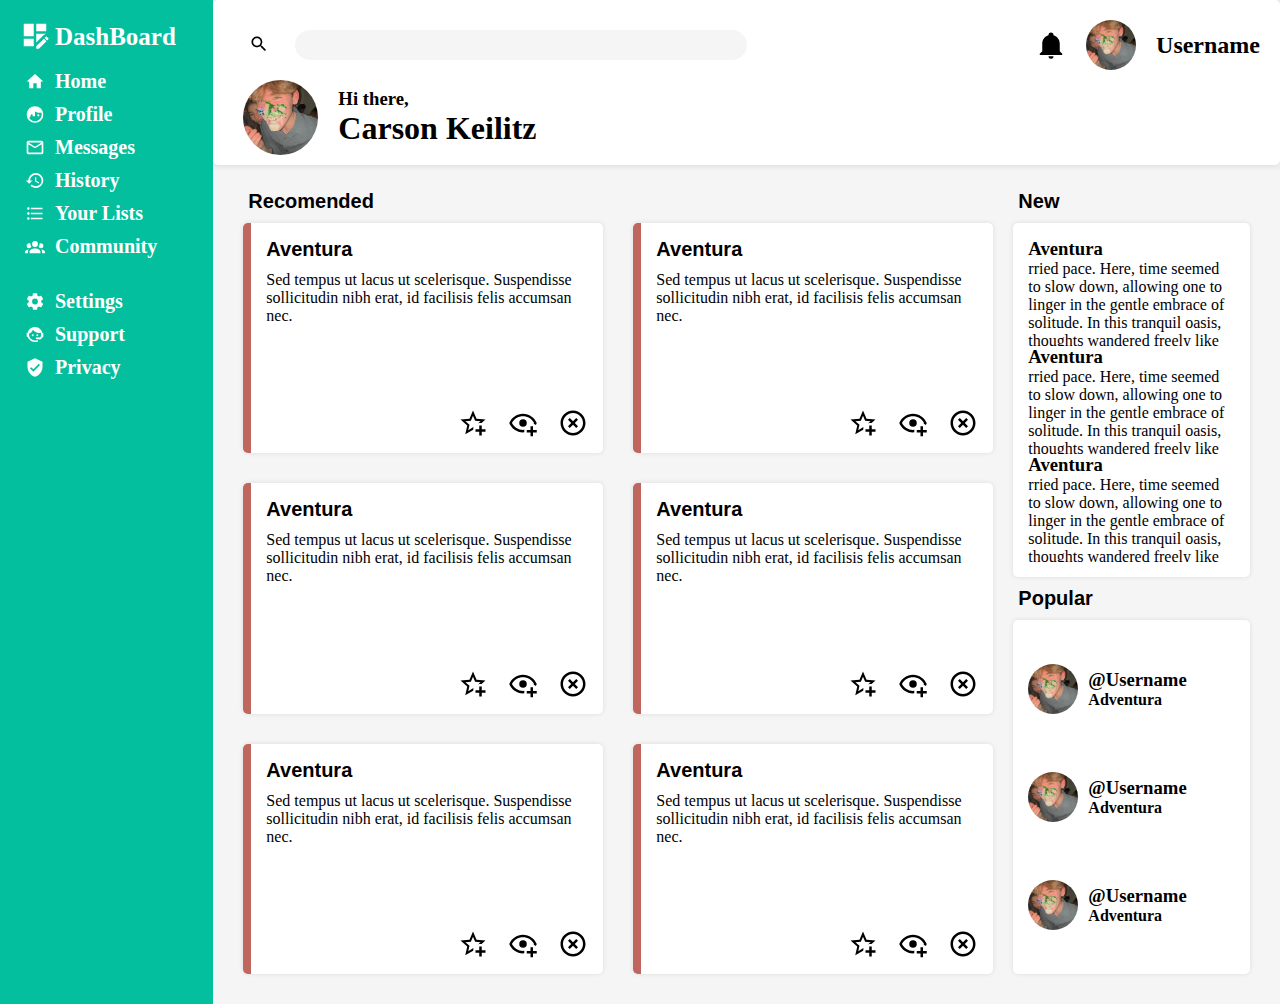
==== index.html @ 3e7d3496 "switching" ====
<!DOCTYPE html>
<html lang="en">
<head>
    <meta charset="UTF-8">
    <meta name="viewport" content="width=device-width, initial-scale=1.0">
    <link rel="stylesheet" href="style.css">
    <title>Admin Site</title>
</head>
<body>
    <div class="container">
        <div class="header">
            <div class="upperheader">
                <form class="search" action="search.php" method="post">
                    <button class="submit" type="submit" name="submit-search">
                        <img class="search-icon" src="/pictures/magnify.png" alt="search">
                    </button>
                    <input class="search-bar" type="text" name="search" placeholder="">
                </form>
                <div class="header-upper-info">
                    <svg class="search-icon-info" xmlns="http://www.w3.org/2000/svg" viewBox="0 0 24 24"><title>bell</title><path d="M21,19V20H3V19L5,17V11C5,7.9 7.03,5.17 10,4.29C10,4.19 10,4.1 10,4A2,2 0 0,1 12,2A2,2 0 0,1 14,4C14,4.1 14,4.19 14,4.29C16.97,5.17 19,7.9 19,11V17L21,19M14,21A2,2 0 0,1 12,23A2,2 0 0,1 10,21" /></svg>
                    <img class="profile-picture logo small-logo" src="/pictures/logo.JPEG" alt="profile">
                    <h2 class="username no-padding">Username</h2>
                </div>
            </div>
            <div class="lowerheader">
                <img  class="logo" src="/pictures/logo.JPEG" alt="text">
                <div class="lowerheader-text">
                    <h3 class="no-padding">Hi there,</h3>
                    <h1 class="no-padding">Carson Keilitz</h1>
                </div>
            </div>
        </div>
        <div class="sidebar">
            <div class="sidebar-title">
                <div class="dashbar-logo">
                    <svg class="change-color" xmlns="http://www.w3.org/2000/svg" viewBox="0 0 24 24"><title>view-dashboard-edit</title><path d="M21 13.1C20.9 13.1 20.7 13.2 20.6 13.3L19.6 14.3L21.7 16.4L22.7 15.4C22.9 15.2 22.9 14.8 22.7 14.6L21.4 13.3C21.3 13.2 21.2 13.1 21 13.1M19.1 14.9L13 20.9V23H15.1L21.2 16.9L19.1 14.9M21 9H13V3H21V9M13 18.06V11H21V11.1C20.24 11.1 19.57 11.5 19.19 11.89L13 18.06M11 13H3V3H11V13M11 21H3V15H11V21Z" /></svg>
                </div>
                <h1 class="Dashboard">DashBoard</h1>
            </div>
            <ul class="sidebar-fonts side-bar-options">
                <div class="sidebar-logos">
                    <svg xmlns="http://www.w3.org/2000/svg" viewBox="0 0 24 24"><title>home</title><path d="M10,20V14H14V20H19V12H22L12,3L2,12H5V20H10Z" /></svg>
                    <li><a classhref="index.html">Home</a></li>
                </div>
                <div class="sidebar-logos">
                    <svg xmlns="http://www.w3.org/2000/svg" viewBox="0 0 24 24"><title>face-man-profile</title><path d="M12,2A10,10 0 0,0 2,12A10,10 0 0,0 12,22A10,10 0 0,0 22,12A10,10 0 0,0 12,2M12,8.39C13.57,9.4 15.42,10 17.42,10C18.2,10 18.95,9.91 19.67,9.74C19.88,10.45 20,11.21 20,12C20,16.41 16.41,20 12,20C9,20 6.39,18.34 5,15.89L6.75,14V13A1.25,1.25 0 0,1 8,11.75A1.25,1.25 0 0,1 9.25,13V14H12M16,11.75A1.25,1.25 0 0,0 14.75,13A1.25,1.25 0 0,0 16,14.25A1.25,1.25 0 0,0 17.25,13A1.25,1.25 0 0,0 16,11.75Z" /></svg>                    <li><a href="about.html">Profile</a></li>
                </div>
                <div class="sidebar-logos">
                    <svg xmlns="http://www.w3.org/2000/svg" viewBox="0 0 24 24"><title>email-outline</title><path d="M22 6C22 4.9 21.1 4 20 4H4C2.9 4 2 4.9 2 6V18C2 19.1 2.9 20 4 20H20C21.1 20 22 19.1 22 18V6M20 6L12 11L4 6H20M20 18H4V8L12 13L20 8V18Z" /></svg>                    <li><a href="contact.html">Messages</a></li>
                </div>
                <div class="sidebar-logos">
                    <svg xmlns="http://www.w3.org/2000/svg" viewBox="0 0 24 24"><title>history</title><path d="M13.5,8H12V13L16.28,15.54L17,14.33L13.5,12.25V8M13,3A9,9 0 0,0 4,12H1L4.96,16.03L9,12H6A7,7 0 0,1 13,5A7,7 0 0,1 20,12A7,7 0 0,1 13,19C11.07,19 9.32,18.21 8.06,16.94L6.64,18.36C8.27,20 10.5,21 13,21A9,9 0 0,0 22,12A9,9 0 0,0 13,3" /></svg>                    <li><a href="contact.html">History</a></li>
                </div>
                <div class="sidebar-logos">
                    <svg xmlns="http://www.w3.org/2000/svg" viewBox="0 0 24 24"><title>format-list-bulleted</title><path d="M7,5H21V7H7V5M7,13V11H21V13H7M4,4.5A1.5,1.5 0 0,1 5.5,6A1.5,1.5 0 0,1 4,7.5A1.5,1.5 0 0,1 2.5,6A1.5,1.5 0 0,1 4,4.5M4,10.5A1.5,1.5 0 0,1 5.5,12A1.5,1.5 0 0,1 4,13.5A1.5,1.5 0 0,1 2.5,12A1.5,1.5 0 0,1 4,10.5M7,19V17H21V19H7M4,16.5A1.5,1.5 0 0,1 5.5,18A1.5,1.5 0 0,1 4,19.5A1.5,1.5 0 0,1 2.5,18A1.5,1.5 0 0,1 4,16.5Z" /></svg>                    <li><a href="contact.html">Your Lists</a></li>
                </div>
                <div class="sidebar-logos">
                    <svg xmlns="http://www.w3.org/2000/svg" viewBox="0 0 24 24"><title>account-group</title><path d="M12,5.5A3.5,3.5 0 0,1 15.5,9A3.5,3.5 0 0,1 12,12.5A3.5,3.5 0 0,1 8.5,9A3.5,3.5 0 0,1 12,5.5M5,8C5.56,8 6.08,8.15 6.53,8.42C6.38,9.85 6.8,11.27 7.66,12.38C7.16,13.34 6.16,14 5,14A3,3 0 0,1 2,11A3,3 0 0,1 5,8M19,8A3,3 0 0,1 22,11A3,3 0 0,1 19,14C17.84,14 16.84,13.34 16.34,12.38C17.2,11.27 17.62,9.85 17.47,8.42C17.92,8.15 18.44,8 19,8M5.5,18.25C5.5,16.18 8.41,14.5 12,14.5C15.59,14.5 18.5,16.18 18.5,18.25V20H5.5V18.25M0,20V18.5C0,17.11 1.89,15.94 4.45,15.6C3.86,16.28 3.5,17.22 3.5,18.25V20H0M24,20H20.5V18.25C20.5,17.22 20.14,16.28 19.55,15.6C22.11,15.94 24,17.11 24,18.5V20Z" /></svg>                    <li><a href="contact.html">Community</a></li>
                </div>
            </ul>
            <ul class="sidebar-fonts side-bar-options settings">
                <div class="sidebar-logos">
                    <svg xmlns="http://www.w3.org/2000/svg" viewBox="0 0 24 24"><title>cog</title><path d="M12,15.5A3.5,3.5 0 0,1 8.5,12A3.5,3.5 0 0,1 12,8.5A3.5,3.5 0 0,1 15.5,12A3.5,3.5 0 0,1 12,15.5M19.43,12.97C19.47,12.65 19.5,12.33 19.5,12C19.5,11.67 19.47,11.34 19.43,11L21.54,9.37C21.73,9.22 21.78,8.95 21.66,8.73L19.66,5.27C19.54,5.05 19.27,4.96 19.05,5.05L16.56,6.05C16.04,5.66 15.5,5.32 14.87,5.07L14.5,2.42C14.46,2.18 14.25,2 14,2H10C9.75,2 9.54,2.18 9.5,2.42L9.13,5.07C8.5,5.32 7.96,5.66 7.44,6.05L4.95,5.05C4.73,4.96 4.46,5.05 4.34,5.27L2.34,8.73C2.21,8.95 2.27,9.22 2.46,9.37L4.57,11C4.53,11.34 4.5,11.67 4.5,12C4.5,12.33 4.53,12.65 4.57,12.97L2.46,14.63C2.27,14.78 2.21,15.05 2.34,15.27L4.34,18.73C4.46,18.95 4.73,19.03 4.95,18.95L7.44,17.94C7.96,18.34 8.5,18.68 9.13,18.93L9.5,21.58C9.54,21.82 9.75,22 10,22H14C14.25,22 14.46,21.82 14.5,21.58L14.87,18.93C15.5,18.67 16.04,18.34 16.56,17.94L19.05,18.95C19.27,19.03 19.54,18.95 19.66,18.73L21.66,15.27C21.78,15.05 21.73,14.78 21.54,14.63L19.43,12.97Z" /></svg>
                    <li><a classhref="index.html">Settings</a></li>
                </div>
                <div class="sidebar-logos">
                    <svg xmlns="http://www.w3.org/2000/svg" viewBox="0 0 24 24"><title>face-agent</title><path d="M18.72,14.76C19.07,13.91 19.26,13 19.26,12C19.26,11.28 19.15,10.59 18.96,9.95C18.31,10.1 17.63,10.18 16.92,10.18C13.86,10.18 11.15,8.67 9.5,6.34C8.61,8.5 6.91,10.26 4.77,11.22C4.73,11.47 4.73,11.74 4.73,12A7.27,7.27 0 0,0 12,19.27C13.05,19.27 14.06,19.04 14.97,18.63C15.54,19.72 15.8,20.26 15.78,20.26C14.14,20.81 12.87,21.08 12,21.08C9.58,21.08 7.27,20.13 5.57,18.42C4.53,17.38 3.76,16.11 3.33,14.73H2V10.18H3.09C3.93,6.04 7.6,2.92 12,2.92C14.4,2.92 16.71,3.87 18.42,5.58C19.69,6.84 20.54,8.45 20.89,10.18H22V14.67H22V14.69L22,14.73H21.94L18.38,18L13.08,17.4V15.73H17.91L18.72,14.76M9.27,11.77C9.57,11.77 9.86,11.89 10.07,12.11C10.28,12.32 10.4,12.61 10.4,12.91C10.4,13.21 10.28,13.5 10.07,13.71C9.86,13.92 9.57,14.04 9.27,14.04C8.64,14.04 8.13,13.54 8.13,12.91C8.13,12.28 8.64,11.77 9.27,11.77M14.72,11.77C15.35,11.77 15.85,12.28 15.85,12.91C15.85,13.54 15.35,14.04 14.72,14.04C14.09,14.04 13.58,13.54 13.58,12.91A1.14,1.14 0 0,1 14.72,11.77Z" /></svg>                    <li><a href="about.html">Support</a></li>
                </div>
                <div class="sidebar-logos">
                    <svg xmlns="http://www.w3.org/2000/svg" viewBox="0 0 24 24"><title>shield-check</title><path d="M10,17L6,13L7.41,11.59L10,14.17L16.59,7.58L18,9M12,1L3,5V11C3,16.55 6.84,21.74 12,23C17.16,21.74 21,16.55 21,11V5L12,1Z" /></svg>                    <li><a href="contact.html">Privacy</a></li>
                </div>
            </ul>
        </div>
        <div class="main-content">
            <div class="resturants">
                <h2 class="main-content-title project-font extra">Recomended</h2>
                <div class="cards">
                    <div class="card">
                        <div class="card-title project-font">Aventura</div>
                        <div class="card-text">
                            Sed tempus ut lacus ut scelerisque. Suspendisse sollicitudin nibh erat, id facilisis felis accumsan nec.
                        </div>
                        <div class="card-footer">
                            <svg class="card-image" xmlns="http://www.w3.org/2000/svg" viewBox="0 0 24 24"><title>star-plus-outline</title><path d="M5.8 21L7.4 14L2 9.2L9.2 8.6L12 2L14.8 8.6L22 9.2L18.8 12H18C17.3 12 16.6 12.1 15.9 12.4L18.1 10.5L13.7 10.1L12 6.1L10.3 10.1L5.9 10.5L9.2 13.4L8.2 17.7L12 15.4L12.5 15.7C12.3 16.2 12.1 16.8 12.1 17.3L5.8 21M17 14V17H14V19H17V22H19V19H22V17H19V14H17Z" /></svg>
                            <svg class="card-image" xmlns="http://www.w3.org/2000/svg" viewBox="0 0 24 24"><title>eye-plus-outline</title><path d="M12,4.5C7,4.5 2.73,7.61 1,12C2.73,16.39 7,19.5 12,19.5C12.36,19.5 12.72,19.5 13.08,19.45C13.03,19.13 13,18.82 13,18.5C13,18.14 13.04,17.78 13.1,17.42C12.74,17.46 12.37,17.5 12,17.5C8.24,17.5 4.83,15.36 3.18,12C4.83,8.64 8.24,6.5 12,6.5C15.76,6.5 19.17,8.64 20.82,12C20.7,12.24 20.56,12.45 20.43,12.68C21.09,12.84 21.72,13.11 22.29,13.5C22.56,13 22.8,12.5 23,12C21.27,7.61 17,4.5 12,4.5M12,9A3,3 0 0,0 9,12A3,3 0 0,0 12,15A3,3 0 0,0 15,12A3,3 0 0,0 12,9M18,14.5V17.5H15V19.5H18V22.5H20V19.5H23V17.5H20V14.5H18Z" /></svg>
                            <svg class="card-image" xmlns="http://www.w3.org/2000/svg" viewBox="0 0 24 24"><title>close-circle-outline</title><path d="M12,20C7.59,20 4,16.41 4,12C4,7.59 7.59,4 12,4C16.41,4 20,7.59 20,12C20,16.41 16.41,20 12,20M12,2C6.47,2 2,6.47 2,12C2,17.53 6.47,22 12,22C17.53,22 22,17.53 22,12C22,6.47 17.53,2 12,2M14.59,8L12,10.59L9.41,8L8,9.41L10.59,12L8,14.59L9.41,16L12,13.41L14.59,16L16,14.59L13.41,12L16,9.41L14.59,8Z" /></svg>
                        </div>
                    </div>
                    <div class="card">
                        <div class="card-title project-font">Aventura</div>
                        <div class="card-text">
                            Sed tempus ut lacus ut scelerisque. Suspendisse sollicitudin nibh erat, id facilisis felis accumsan nec.
                        </div>
                        <div class="card-footer">
                            <svg class="card-image" xmlns="http://www.w3.org/2000/svg" viewBox="0 0 24 24"><title>star-plus-outline</title><path d="M5.8 21L7.4 14L2 9.2L9.2 8.6L12 2L14.8 8.6L22 9.2L18.8 12H18C17.3 12 16.6 12.1 15.9 12.4L18.1 10.5L13.7 10.1L12 6.1L10.3 10.1L5.9 10.5L9.2 13.4L8.2 17.7L12 15.4L12.5 15.7C12.3 16.2 12.1 16.8 12.1 17.3L5.8 21M17 14V17H14V19H17V22H19V19H22V17H19V14H17Z" /></svg>
                            <svg class="card-image" xmlns="http://www.w3.org/2000/svg" viewBox="0 0 24 24"><title>eye-plus-outline</title><path d="M12,4.5C7,4.5 2.73,7.61 1,12C2.73,16.39 7,19.5 12,19.5C12.36,19.5 12.72,19.5 13.08,19.45C13.03,19.13 13,18.82 13,18.5C13,18.14 13.04,17.78 13.1,17.42C12.74,17.46 12.37,17.5 12,17.5C8.24,17.5 4.83,15.36 3.18,12C4.83,8.64 8.24,6.5 12,6.5C15.76,6.5 19.17,8.64 20.82,12C20.7,12.24 20.56,12.45 20.43,12.68C21.09,12.84 21.72,13.11 22.29,13.5C22.56,13 22.8,12.5 23,12C21.27,7.61 17,4.5 12,4.5M12,9A3,3 0 0,0 9,12A3,3 0 0,0 12,15A3,3 0 0,0 15,12A3,3 0 0,0 12,9M18,14.5V17.5H15V19.5H18V22.5H20V19.5H23V17.5H20V14.5H18Z" /></svg>
                            <svg class="card-image" xmlns="http://www.w3.org/2000/svg" viewBox="0 0 24 24"><title>close-circle-outline</title><path d="M12,20C7.59,20 4,16.41 4,12C4,7.59 7.59,4 12,4C16.41,4 20,7.59 20,12C20,16.41 16.41,20 12,20M12,2C6.47,2 2,6.47 2,12C2,17.53 6.47,22 12,22C17.53,22 22,17.53 22,12C22,6.47 17.53,2 12,2M14.59,8L12,10.59L9.41,8L8,9.41L10.59,12L8,14.59L9.41,16L12,13.41L14.59,16L16,14.59L13.41,12L16,9.41L14.59,8Z" /></svg>
                        </div>
                    </div>
                    <div class="card">
                        <div class="card-title project-font">Aventura</div>
                        <div class="card-text">
                            Sed tempus ut lacus ut scelerisque. Suspendisse sollicitudin nibh erat, id facilisis felis accumsan nec.
                        </div>
                        <div class="card-footer">
                            <svg class="card-image" xmlns="http://www.w3.org/2000/svg" viewBox="0 0 24 24"><title>star-plus-outline</title><path d="M5.8 21L7.4 14L2 9.2L9.2 8.6L12 2L14.8 8.6L22 9.2L18.8 12H18C17.3 12 16.6 12.1 15.9 12.4L18.1 10.5L13.7 10.1L12 6.1L10.3 10.1L5.9 10.5L9.2 13.4L8.2 17.7L12 15.4L12.5 15.7C12.3 16.2 12.1 16.8 12.1 17.3L5.8 21M17 14V17H14V19H17V22H19V19H22V17H19V14H17Z" /></svg>
                            <svg class="card-image" xmlns="http://www.w3.org/2000/svg" viewBox="0 0 24 24"><title>eye-plus-outline</title><path d="M12,4.5C7,4.5 2.73,7.61 1,12C2.73,16.39 7,19.5 12,19.5C12.36,19.5 12.72,19.5 13.08,19.45C13.03,19.13 13,18.82 13,18.5C13,18.14 13.04,17.78 13.1,17.42C12.74,17.46 12.37,17.5 12,17.5C8.24,17.5 4.83,15.36 3.18,12C4.83,8.64 8.24,6.5 12,6.5C15.76,6.5 19.17,8.64 20.82,12C20.7,12.24 20.56,12.45 20.43,12.68C21.09,12.84 21.72,13.11 22.29,13.5C22.56,13 22.8,12.5 23,12C21.27,7.61 17,4.5 12,4.5M12,9A3,3 0 0,0 9,12A3,3 0 0,0 12,15A3,3 0 0,0 15,12A3,3 0 0,0 12,9M18,14.5V17.5H15V19.5H18V22.5H20V19.5H23V17.5H20V14.5H18Z" /></svg>
                            <svg class="card-image" xmlns="http://www.w3.org/2000/svg" viewBox="0 0 24 24"><title>close-circle-outline</title><path d="M12,20C7.59,20 4,16.41 4,12C4,7.59 7.59,4 12,4C16.41,4 20,7.59 20,12C20,16.41 16.41,20 12,20M12,2C6.47,2 2,6.47 2,12C2,17.53 6.47,22 12,22C17.53,22 22,17.53 22,12C22,6.47 17.53,2 12,2M14.59,8L12,10.59L9.41,8L8,9.41L10.59,12L8,14.59L9.41,16L12,13.41L14.59,16L16,14.59L13.41,12L16,9.41L14.59,8Z" /></svg>
                        </div>
                    </div>
                    <div class="card">
                        <div class="card-title project-font">Aventura</div>
                        <div class="card-text">
                            Sed tempus ut lacus ut scelerisque. Suspendisse sollicitudin nibh erat, id facilisis felis accumsan nec.
                        </div>
                        <div class="card-footer">
                            <svg class="card-image" xmlns="http://www.w3.org/2000/svg" viewBox="0 0 24 24"><title>star-plus-outline</title><path d="M5.8 21L7.4 14L2 9.2L9.2 8.6L12 2L14.8 8.6L22 9.2L18.8 12H18C17.3 12 16.6 12.1 15.9 12.4L18.1 10.5L13.7 10.1L12 6.1L10.3 10.1L5.9 10.5L9.2 13.4L8.2 17.7L12 15.4L12.5 15.7C12.3 16.2 12.1 16.8 12.1 17.3L5.8 21M17 14V17H14V19H17V22H19V19H22V17H19V14H17Z" /></svg>
                            <svg class="card-image" xmlns="http://www.w3.org/2000/svg" viewBox="0 0 24 24"><title>eye-plus-outline</title><path d="M12,4.5C7,4.5 2.73,7.61 1,12C2.73,16.39 7,19.5 12,19.5C12.36,19.5 12.72,19.5 13.08,19.45C13.03,19.13 13,18.82 13,18.5C13,18.14 13.04,17.78 13.1,17.42C12.74,17.46 12.37,17.5 12,17.5C8.24,17.5 4.83,15.36 3.18,12C4.83,8.64 8.24,6.5 12,6.5C15.76,6.5 19.17,8.64 20.82,12C20.7,12.24 20.56,12.45 20.43,12.68C21.09,12.84 21.72,13.11 22.29,13.5C22.56,13 22.8,12.5 23,12C21.27,7.61 17,4.5 12,4.5M12,9A3,3 0 0,0 9,12A3,3 0 0,0 12,15A3,3 0 0,0 15,12A3,3 0 0,0 12,9M18,14.5V17.5H15V19.5H18V22.5H20V19.5H23V17.5H20V14.5H18Z" /></svg>
                            <svg class="card-image" xmlns="http://www.w3.org/2000/svg" viewBox="0 0 24 24"><title>close-circle-outline</title><path d="M12,20C7.59,20 4,16.41 4,12C4,7.59 7.59,4 12,4C16.41,4 20,7.59 20,12C20,16.41 16.41,20 12,20M12,2C6.47,2 2,6.47 2,12C2,17.53 6.47,22 12,22C17.53,22 22,17.53 22,12C22,6.47 17.53,2 12,2M14.59,8L12,10.59L9.41,8L8,9.41L10.59,12L8,14.59L9.41,16L12,13.41L14.59,16L16,14.59L13.41,12L16,9.41L14.59,8Z" /></svg>
                        </div>
                    </div>
                    <div class="card">
                        <div class="card-title project-font">Aventura</div>
                        <div class="card-text">
                            Sed tempus ut lacus ut scelerisque. Suspendisse sollicitudin nibh erat, id facilisis felis accumsan nec.
                        </div>
                        <div class="card-footer">
                            <svg class="card-image" xmlns="http://www.w3.org/2000/svg" viewBox="0 0 24 24"><title>star-plus-outline</title><path d="M5.8 21L7.4 14L2 9.2L9.2 8.6L12 2L14.8 8.6L22 9.2L18.8 12H18C17.3 12 16.6 12.1 15.9 12.4L18.1 10.5L13.7 10.1L12 6.1L10.3 10.1L5.9 10.5L9.2 13.4L8.2 17.7L12 15.4L12.5 15.7C12.3 16.2 12.1 16.8 12.1 17.3L5.8 21M17 14V17H14V19H17V22H19V19H22V17H19V14H17Z" /></svg>
                            <svg class="card-image" xmlns="http://www.w3.org/2000/svg" viewBox="0 0 24 24"><title>eye-plus-outline</title><path d="M12,4.5C7,4.5 2.73,7.61 1,12C2.73,16.39 7,19.5 12,19.5C12.36,19.5 12.72,19.5 13.08,19.45C13.03,19.13 13,18.82 13,18.5C13,18.14 13.04,17.78 13.1,17.42C12.74,17.46 12.37,17.5 12,17.5C8.24,17.5 4.83,15.36 3.18,12C4.83,8.64 8.24,6.5 12,6.5C15.76,6.5 19.17,8.64 20.82,12C20.7,12.24 20.56,12.45 20.43,12.68C21.09,12.84 21.72,13.11 22.29,13.5C22.56,13 22.8,12.5 23,12C21.27,7.61 17,4.5 12,4.5M12,9A3,3 0 0,0 9,12A3,3 0 0,0 12,15A3,3 0 0,0 15,12A3,3 0 0,0 12,9M18,14.5V17.5H15V19.5H18V22.5H20V19.5H23V17.5H20V14.5H18Z" /></svg>
                            <svg class="card-image" xmlns="http://www.w3.org/2000/svg" viewBox="0 0 24 24"><title>close-circle-outline</title><path d="M12,20C7.59,20 4,16.41 4,12C4,7.59 7.59,4 12,4C16.41,4 20,7.59 20,12C20,16.41 16.41,20 12,20M12,2C6.47,2 2,6.47 2,12C2,17.53 6.47,22 12,22C17.53,22 22,17.53 22,12C22,6.47 17.53,2 12,2M14.59,8L12,10.59L9.41,8L8,9.41L10.59,12L8,14.59L9.41,16L12,13.41L14.59,16L16,14.59L13.41,12L16,9.41L14.59,8Z" /></svg>
                        </div>
                    </div>
                    <div class="card">
                        <div class="card-title project-font">Aventura</div>
                        <div class="card-text">
                            Sed tempus ut lacus ut scelerisque. Suspendisse sollicitudin nibh erat, id facilisis felis accumsan nec.
                        </div>
                        <div class="card-footer">
                            <svg class="card-image" xmlns="http://www.w3.org/2000/svg" viewBox="0 0 24 24"><title>star-plus-outline</title><path d="M5.8 21L7.4 14L2 9.2L9.2 8.6L12 2L14.8 8.6L22 9.2L18.8 12H18C17.3 12 16.6 12.1 15.9 12.4L18.1 10.5L13.7 10.1L12 6.1L10.3 10.1L5.9 10.5L9.2 13.4L8.2 17.7L12 15.4L12.5 15.7C12.3 16.2 12.1 16.8 12.1 17.3L5.8 21M17 14V17H14V19H17V22H19V19H22V17H19V14H17Z" /></svg>
                            <svg class="card-image" xmlns="http://www.w3.org/2000/svg" viewBox="0 0 24 24"><title>eye-plus-outline</title><path d="M12,4.5C7,4.5 2.73,7.61 1,12C2.73,16.39 7,19.5 12,19.5C12.36,19.5 12.72,19.5 13.08,19.45C13.03,19.13 13,18.82 13,18.5C13,18.14 13.04,17.78 13.1,17.42C12.74,17.46 12.37,17.5 12,17.5C8.24,17.5 4.83,15.36 3.18,12C4.83,8.64 8.24,6.5 12,6.5C15.76,6.5 19.17,8.64 20.82,12C20.7,12.24 20.56,12.45 20.43,12.68C21.09,12.84 21.72,13.11 22.29,13.5C22.56,13 22.8,12.5 23,12C21.27,7.61 17,4.5 12,4.5M12,9A3,3 0 0,0 9,12A3,3 0 0,0 12,15A3,3 0 0,0 15,12A3,3 0 0,0 12,9M18,14.5V17.5H15V19.5H18V22.5H20V19.5H23V17.5H20V14.5H18Z" /></svg>
                            <svg class="card-image" xmlns="http://www.w3.org/2000/svg" viewBox="0 0 24 24"><title>close-circle-outline</title><path d="M12,20C7.59,20 4,16.41 4,12C4,7.59 7.59,4 12,4C16.41,4 20,7.59 20,12C20,16.41 16.41,20 12,20M12,2C6.47,2 2,6.47 2,12C2,17.53 6.47,22 12,22C17.53,22 22,17.53 22,12C22,6.47 17.53,2 12,2M14.59,8L12,10.59L9.41,8L8,9.41L10.59,12L8,14.59L9.41,16L12,13.41L14.59,16L16,14.59L13.41,12L16,9.41L14.59,8Z" /></svg>
                        </div>
                    </div>
                </div>
            </div>
            <div class="other">
                <h2 class="main-content-title project-font extra">New</h2>
                    <div class="newcards basic-card-template card-padding">
                        <div class="newcard">
                            <h3 class="newcard-title">Aventura</h3>
                            <div class="newcard-text">rried pace. Here, time seemed to slow down, allowing one to linger in the gentle embrace of solitude. In this tranquil oasis, thoughts wandered freely like butterflies in a garden, flitting from one fleeting moment to the next. It was a place where.</div>
                        </div>
                        <div class="newcard">
                            <h3 class="newcard-title">Aventura</h3>
                            <div class="newcard-text">rried pace. Here, time seemed to slow down, allowing one to linger in the gentle embrace of solitude. In this tranquil oasis, thoughts wandered freely like butterflies in a garden, flitting from one fleeting moment to the next. It was a place where.</div>
                        </div>
                        <div class="newcard">
                            <h3 class="newcard-title">Aventura</h3>
                            <div class="newcard-text">rried pace. Here, time seemed to slow down, allowing one to linger in the gentle embrace of solitude. In this tranquil oasis, thoughts wandered freely like butterflies in a garden, flitting from one fleeting moment to the next. It was a place where.</div>
                        </div>
                    </div>
                <h2 class="main-content-title project-font extra">Popular</h2>
                    <div class="trendingcards basic-card-template card-padding">
                        <div class="trendingcard">
                            <img class="profile-picture logo small-logo trending-logo" src="/pictures/logo.JPEG" alt="">
                            <div class="trendingcard-info">
                                <h3 class="username">@Username</h3>
                                <h4 class="resturant-trending">Adventura</h4>
                            </div>
                        </div>
                        <div class="trendingcard">
                            <img class="profile-picture logo small-logo trending-logo" src="/pictures/logo.JPEG" alt="">
                            <div class="trendingcard-info">
                                <h3 class="username">@Username</h3>
                                <h4 class="resturant-trending">Adventura</h4>
                            </div>
                        </div>
                        <div class="trendingcard">
                            <img class="profile-picture logo small-logo trending-logo" src="/pictures/logo.JPEG" alt="">
                            <div class="trendingcard-info">
                                <h3 class="username">@Username</h3>
                                <h4 class="resturant-trending">Adventura</h4>
                            </div>
                        </div>
                    </div>
            </div>
        </div>
    </div>
</body>
</html>
---- style.css ----
body, html {
    margin: 0;
    padding: 0;
    height: 100%;
}

h1, h2, h3, h4 {
    padding: 0;
    margin: 0;
}

.no-padding {
    padding: 0px;
    margin: 0px;
}

.container {
    width: 100%;
    height: 100%;
    background-color: #f0f0f0; /* Set your desired background color */
    display: grid;
    grid-template: 1fr 5fr / 1fr 5fr;
}

.sidebar {
    grid-area: 1 / 1 / 3 / 2;
    background-color: #04BF9D;
}

.header {
    background-color: white;
}

.main-content {
    background-color: whitesmoke; /* Set your desired background color */
}

.other {
    flex: 1;
}

.card-padding {
    padding: 15px;
}

.extra {
    padding-left: 15px;
    display: flex;
    justify-content: start;
    align-content: end;
    padding-bottom: 0px;
    margin-bottom: 0px;
}

.project-font {
    font-family: 'Roboto', sans-serif;
    font-size: 20px;
    font-weight: bold;
}

/* Header */
.header {
    display: flex;
    flex-direction: column;
    padding: 15px;
    box-shadow: 0 0 5px 0 rgba(0, 0, 0, 0.1);
    border-radius: 5px;
    padding: 20px 20px 0px 20px;
    margin-bottom: 5px;
}

.upperheader {
    flex: 1;
    display: flex;
}
.search {
    flex:1;
    display: flex;
    padding: 10px;
    gap: 20px;
}

.search-bar {
    flex:1;
    background-color: whitesmoke;
    border-radius: 20px;
    border: none;
}

.submit {
    background-color: white;
    border: none;
}
.search-icon {
    width: 20px;
    height: 20px;
}

.search-icon-info {
    width: 30px;
    height: 30px;
}

.header-upper-info {
    display: flex;
    flex: 1;
    justify-content: end;
    align-items: center;
    align-content: center;
    gap: 20px;
}

.lowerheader {
    flex: 1;
    display: flex;
    justify-content: start;
    gap: 10px;
    align-items: center;
}

.logo {
    width: 75px; /* Set the width of the image */
    height: 75px; /* Set the height of the image */
    border-radius: 50%; /* Make the border-radius 50% to create a circle */
    object-fit: cover;
    margin: 10px;
}

.small-logo {
    width:50px;
    height: 50px;
    margin: 0;
}

.sidebar-title {
    align-self:start;
    display: flex;
    align-items: center;
    justify-content: start;
    gap: 5px;
}
/* SideBar */
.sidebar {
    display: flex;
    flex-direction: column;
    padding: 20px;
}

.Dashboard {
    font-size: 25px;
    color: white;
}

.dashbar-logo {
    width: 30px;
}

.change-color {
    fill: white;
}

.side-bar-options {
    display: grid;
    grid-template: repeat(6, 1fr) / 1fr;
    gap: 10px;
}

.sidebar-fonts {
    list-style: none;
    padding: 0px;
    margin-left: 5px;
}

.settings {
    grid-template-rows: repeat(3, 1fr);
}

.sidebar-logos {
    display: flex;
    gap: 10px;
}

.sidebar-fonts a {
    color: white;
    font-size: 20px;
    font-weight: bold;
    text-decoration: none;
}

.sidebar-fonts svg {
    fill: white;
    width: 20px;
}

/* Main Content Page */
.basic-card-template {
    background-color: white;
    border-radius: 5px;
    box-shadow: 0 0 5px 0 rgba(0, 0, 0, 0.1);
    overflow: hidden;
    padding: 15px;
    margin: 10px;
}


.main-content {
    display: grid;
    grid-template: 1fr / 3fr 1fr;
    padding: 20px;
}

/* Other main content */
.other {
    display: flex;
    flex-direction: column;
}

.newcards {
    display:flex;
    flex-direction: column;
    flex: 1;
}

.newcard {
    flex: 1;
    overflow: hidden;
}

.newcard-title {
    margin: 0px;
}



.trendingcards{
    flex:1;
    display: grid;
    flex-direction: column;
}

.trendingcard {
    flex: 1;
    display: flex;
    gap: 10px;
}

.trendingcard* {
    padding: 0;
    margin: 0;
}


.trending-logo {
    grid-area: 1 / 1 / 3 / 2;
    align-self: center;
}

.trendingcard-info {
    display: flex;
    flex: 1;
    flex-direction: column;
    justify-content: center;
}
.trendingcard-info > * {
    padding: 0;
    margin: 0;
}



/* Resturant Card Section */
.resturants {
    flex: 3;
    display: flex;
    flex-direction: column;
}

.cards {
    flex: 1;
    display: grid;
    /* grid-template-columns: repeat(auto-fill, minmax(200px, 1fr)); */
    grid-template: repeat(auto-fit, minmax(100px, 1fr)) / repeat(auto-fit, minmax(300px, 1fr));
    gap: 10px;
}

.card {
    background-color: white;
    margin: 10px;
    padding: 10px;
    border-radius: 5px;
    box-shadow: 0 0 5px 0 rgba(0, 0, 0, 0.1);
    overflow: hidden;
    border-left-color: #BF665E;
    border-left-width: 8px;
    border-left-style: solid;
    display: flex;
    flex-direction: column;
    justify-content: space-between;
    padding: 15px;
}

.card-footer {
    display: flex;
    justify-content: flex-end;
    gap: 20px;
}

.card-text {
    flex: 1;
    margin-top: 10px;
}

.card-image {
    height: 30px;
}
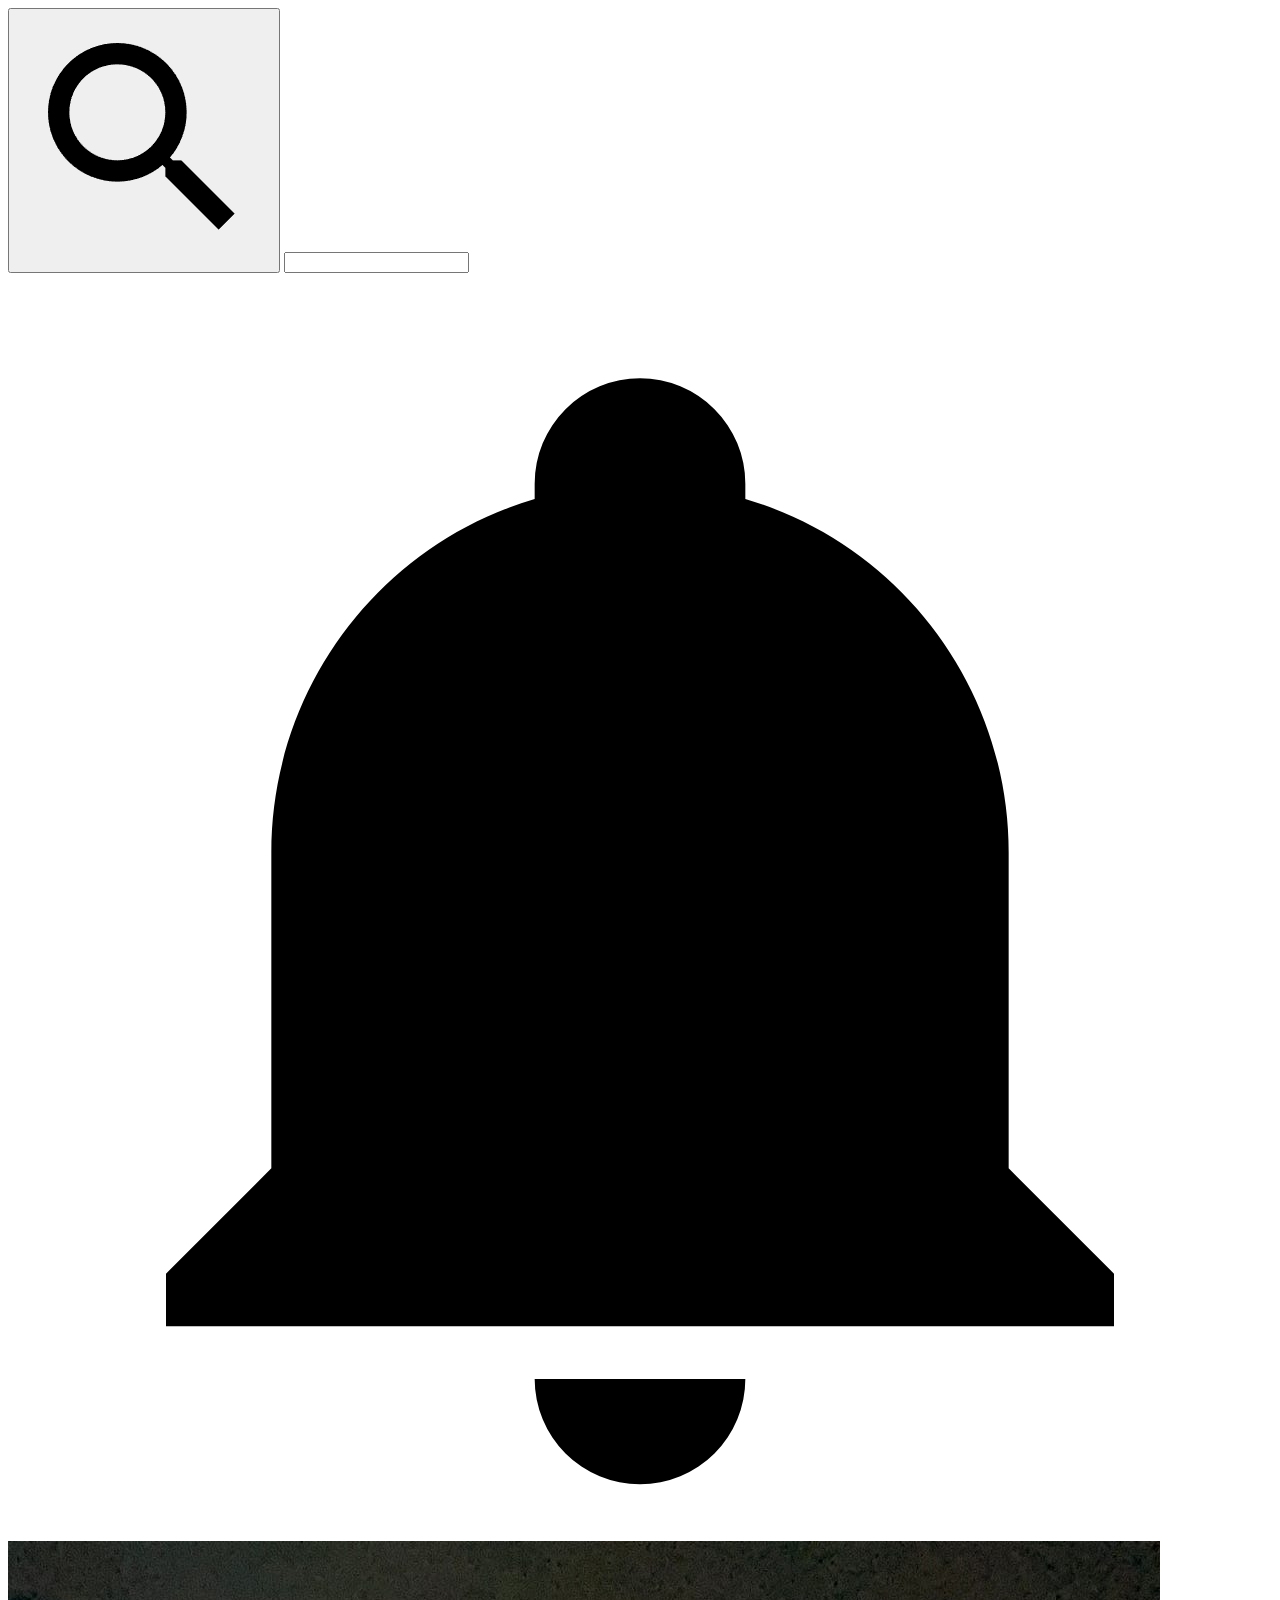
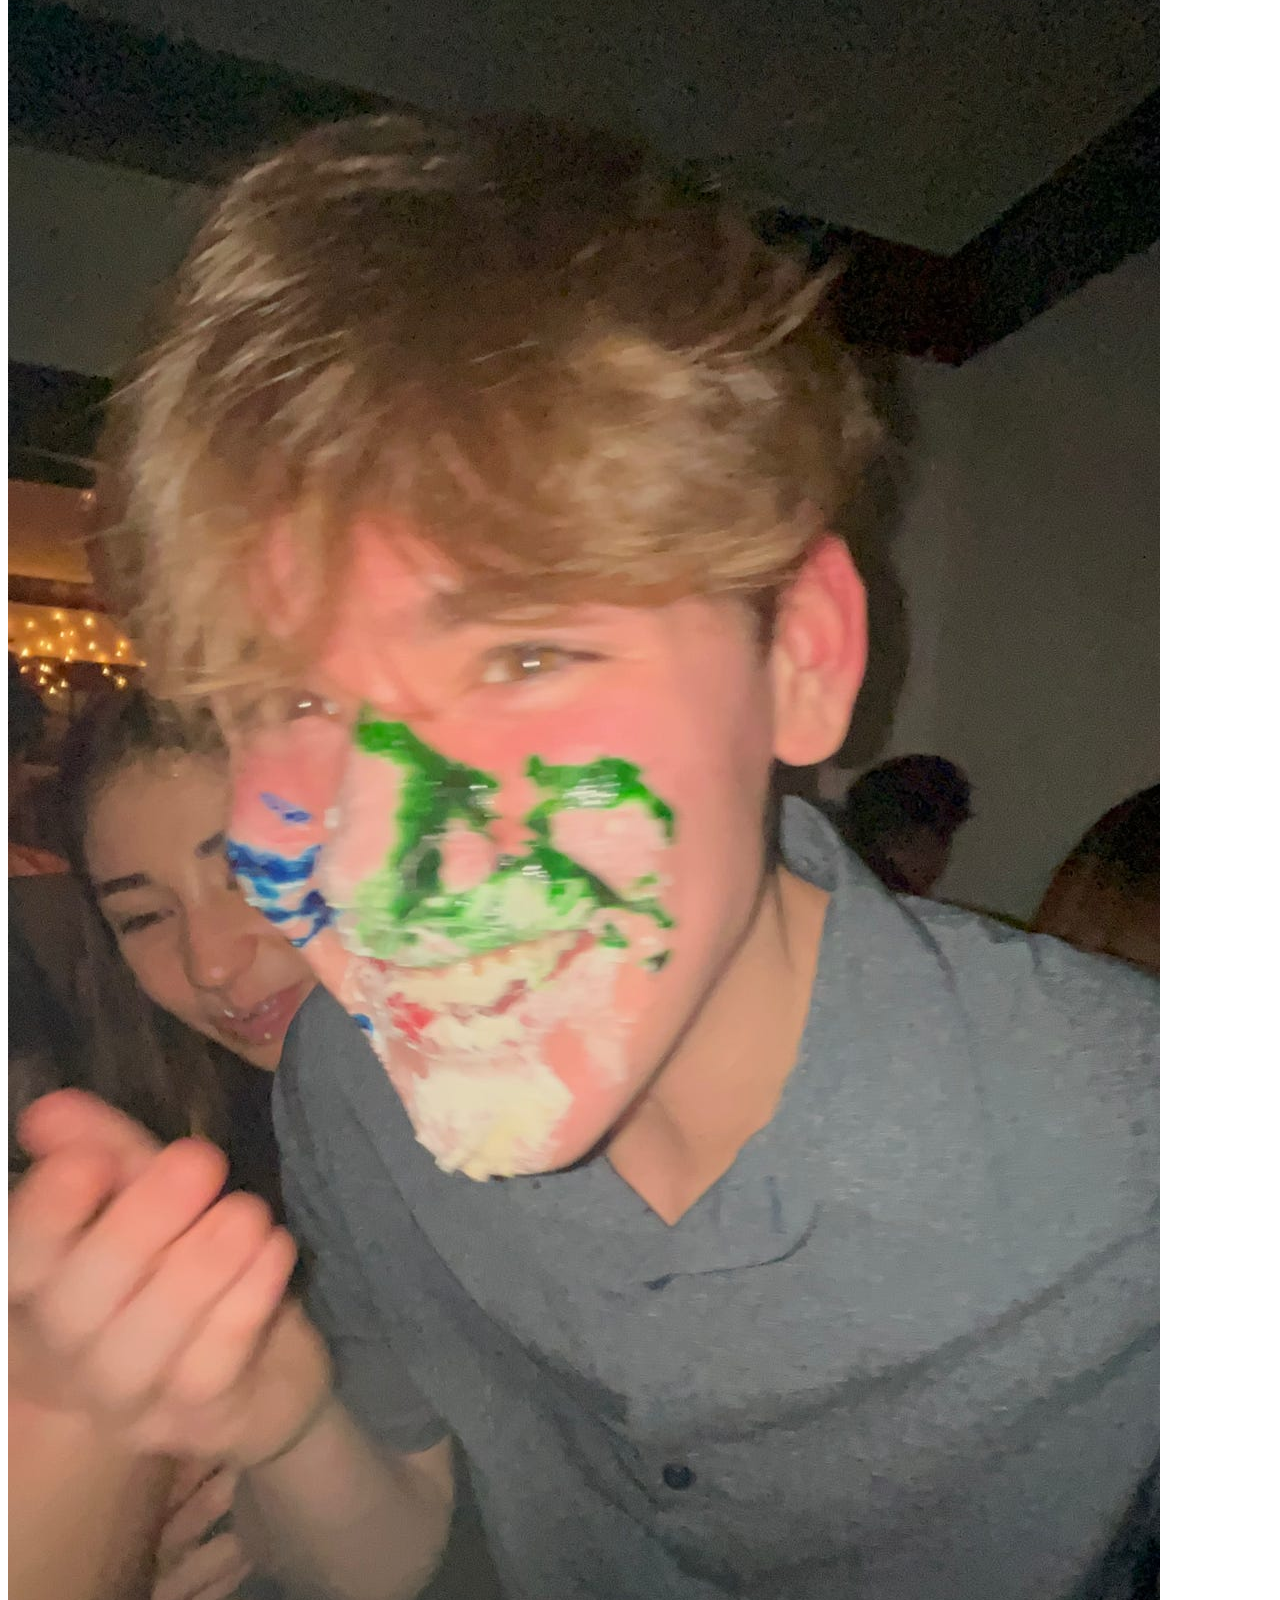
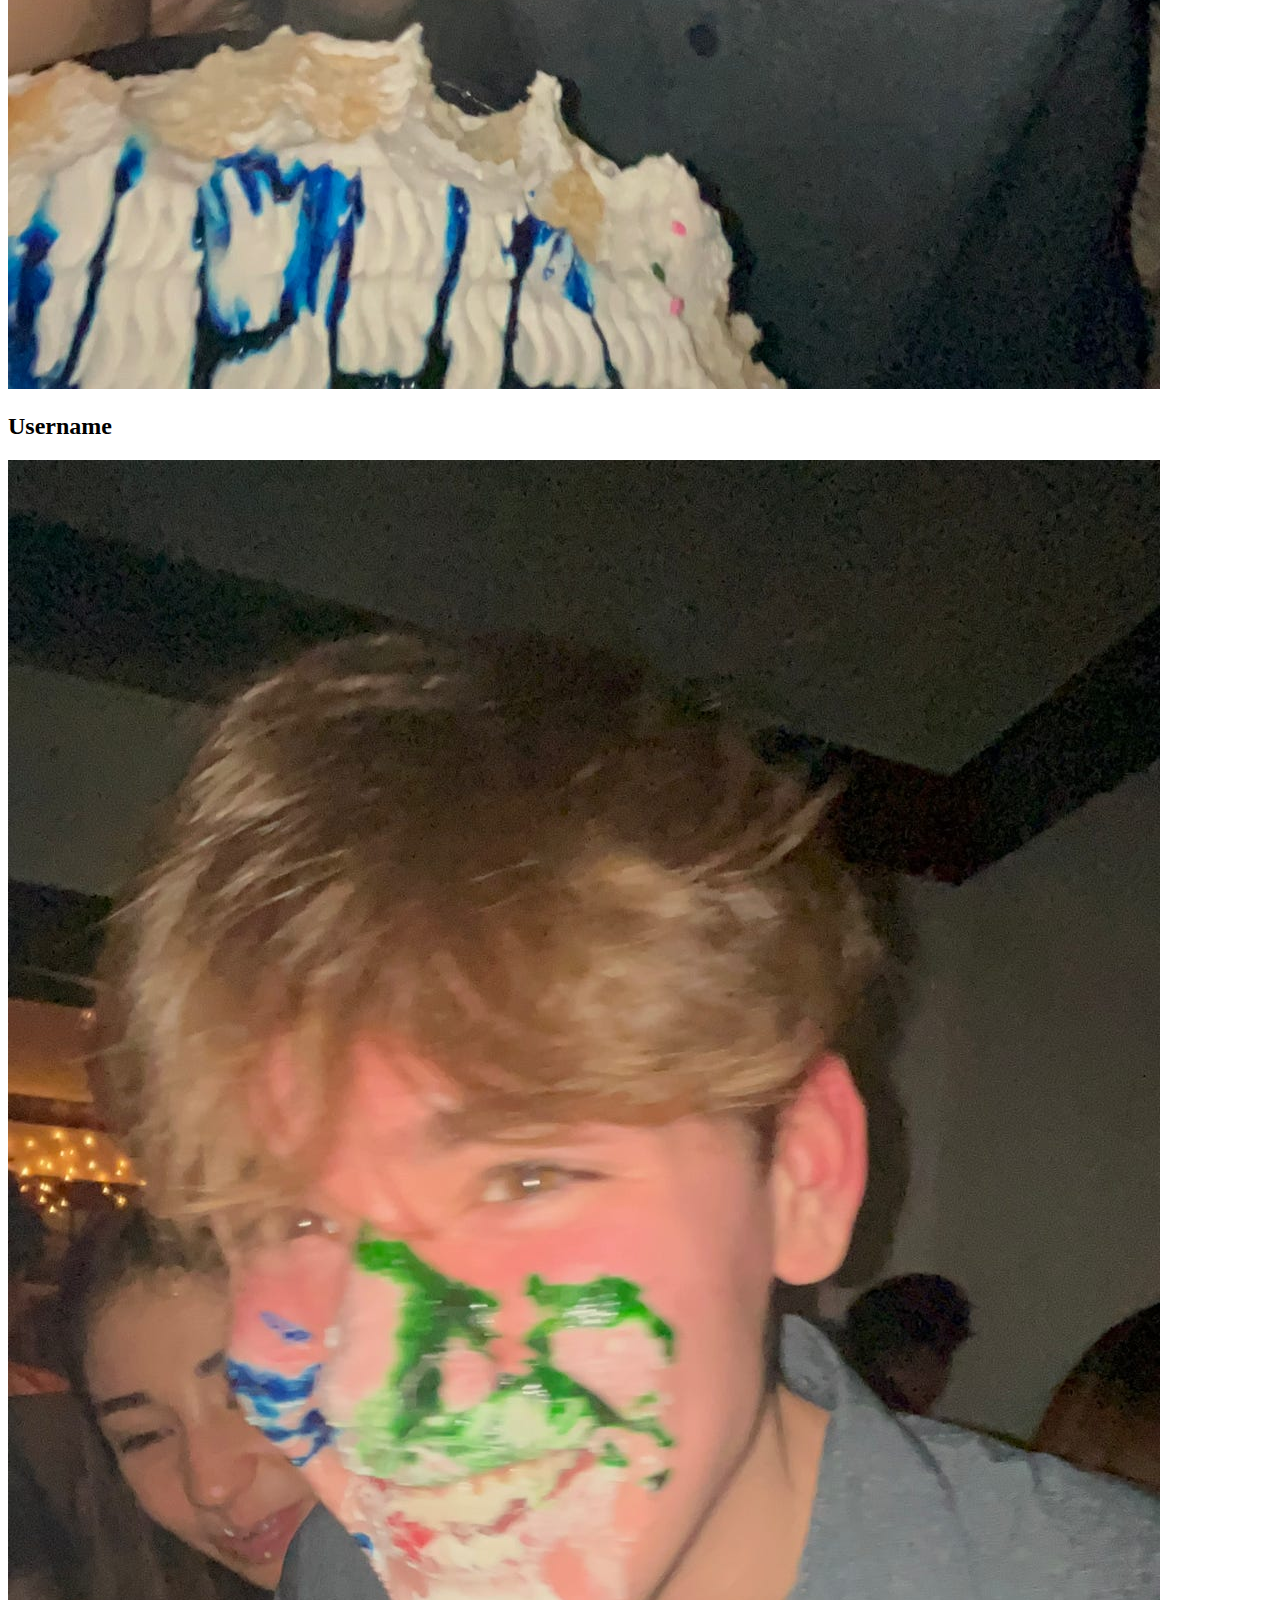
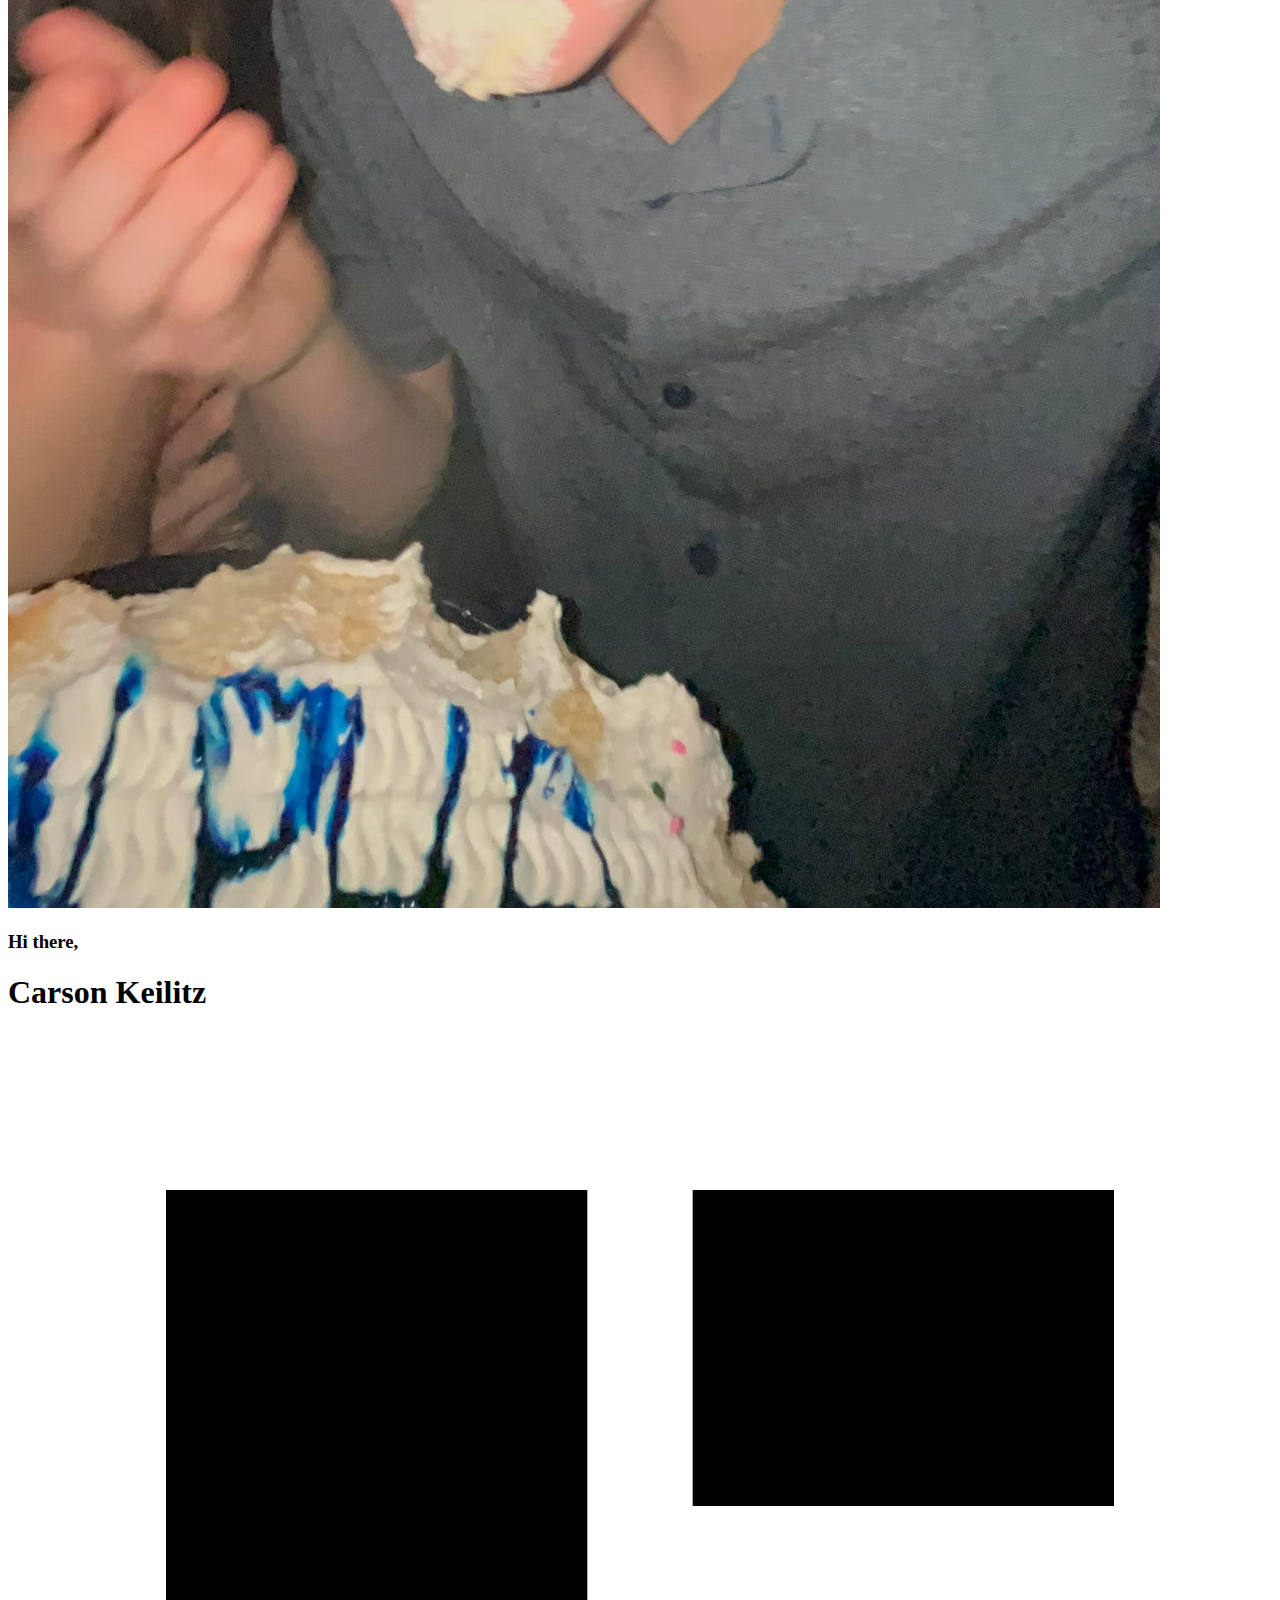
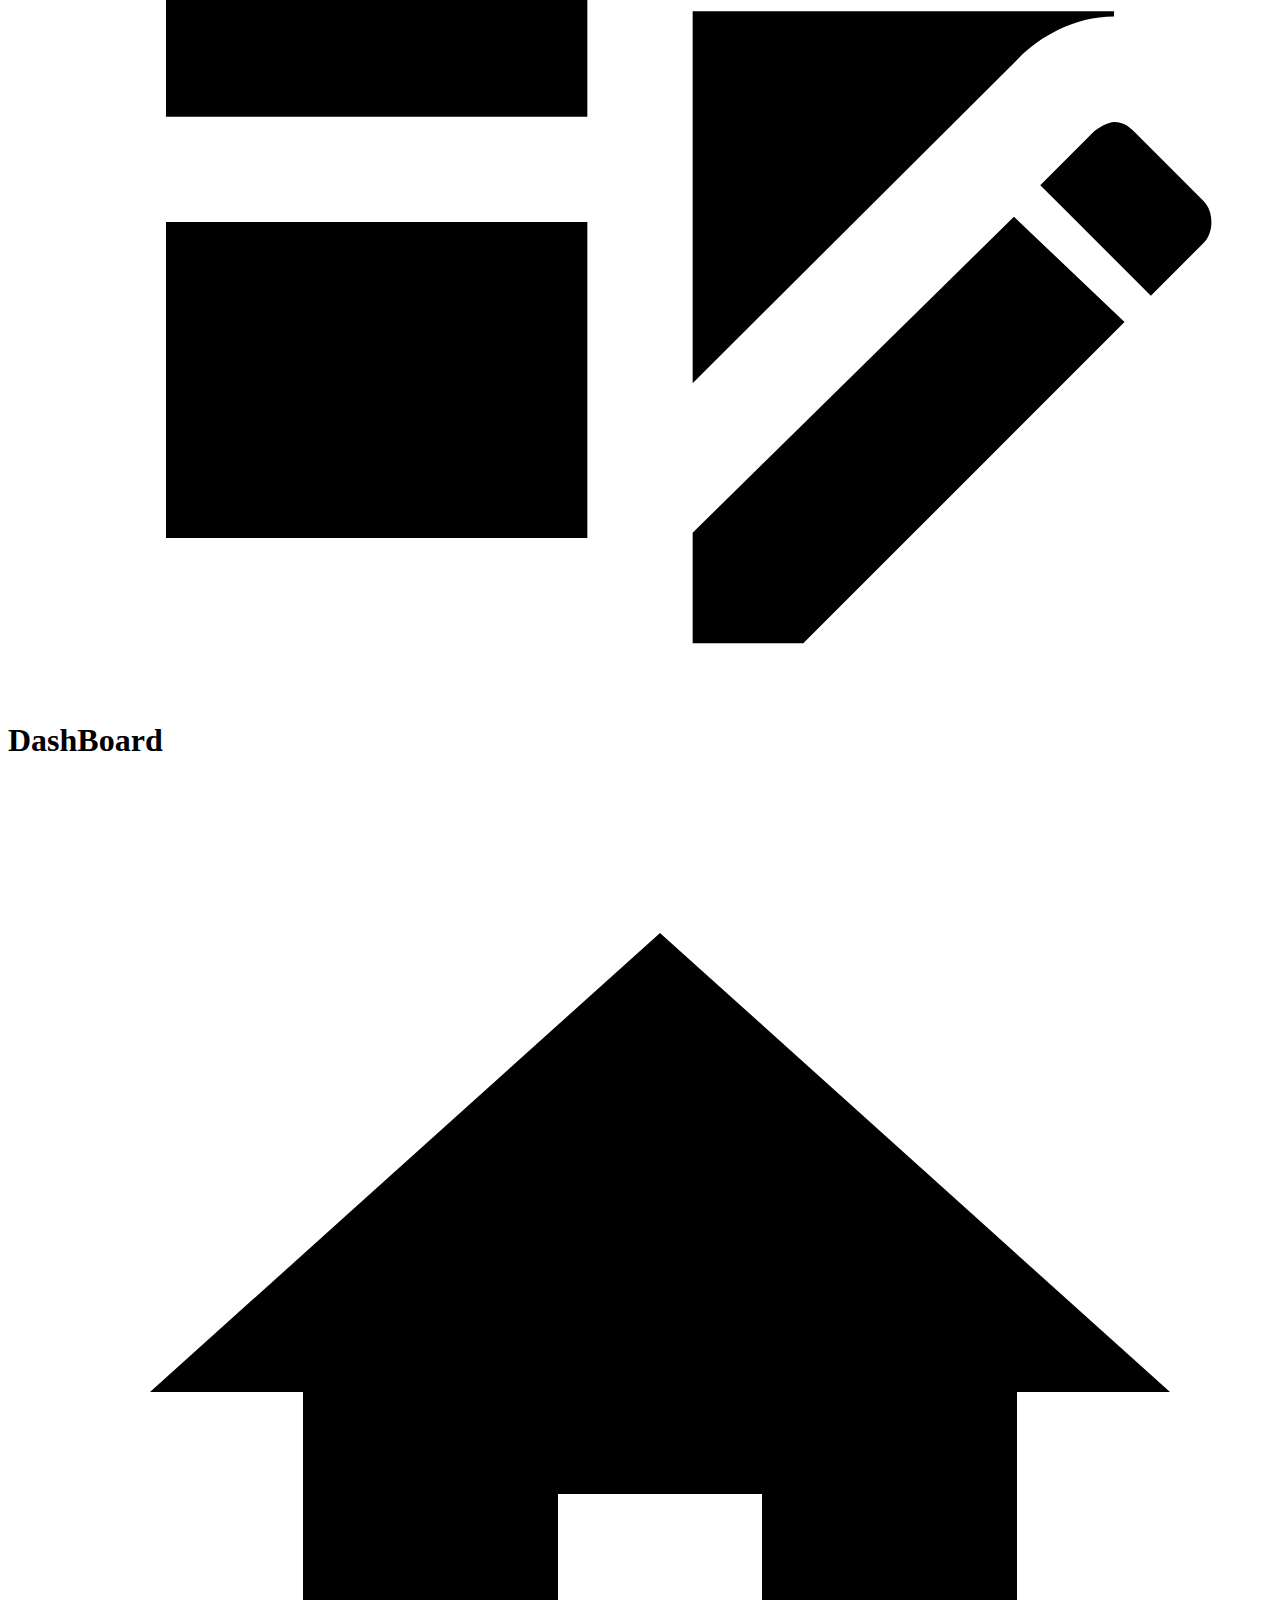
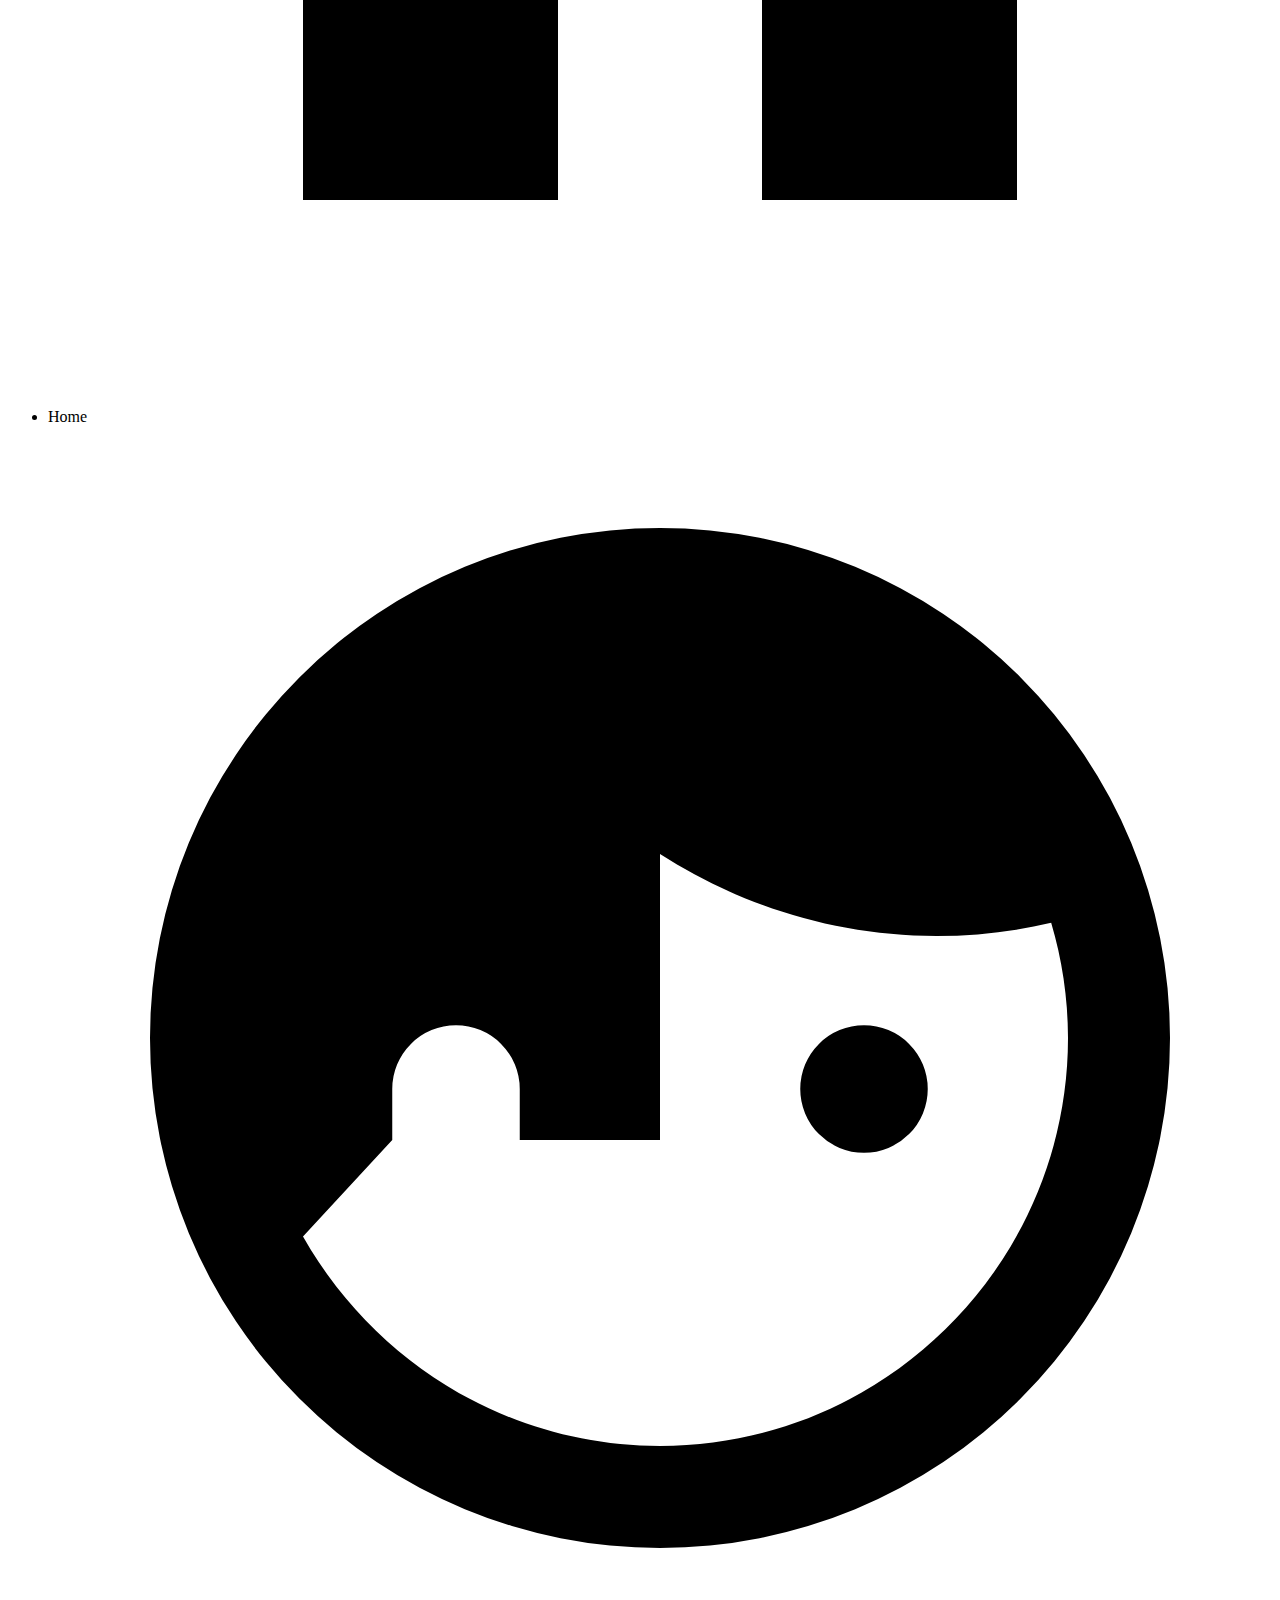
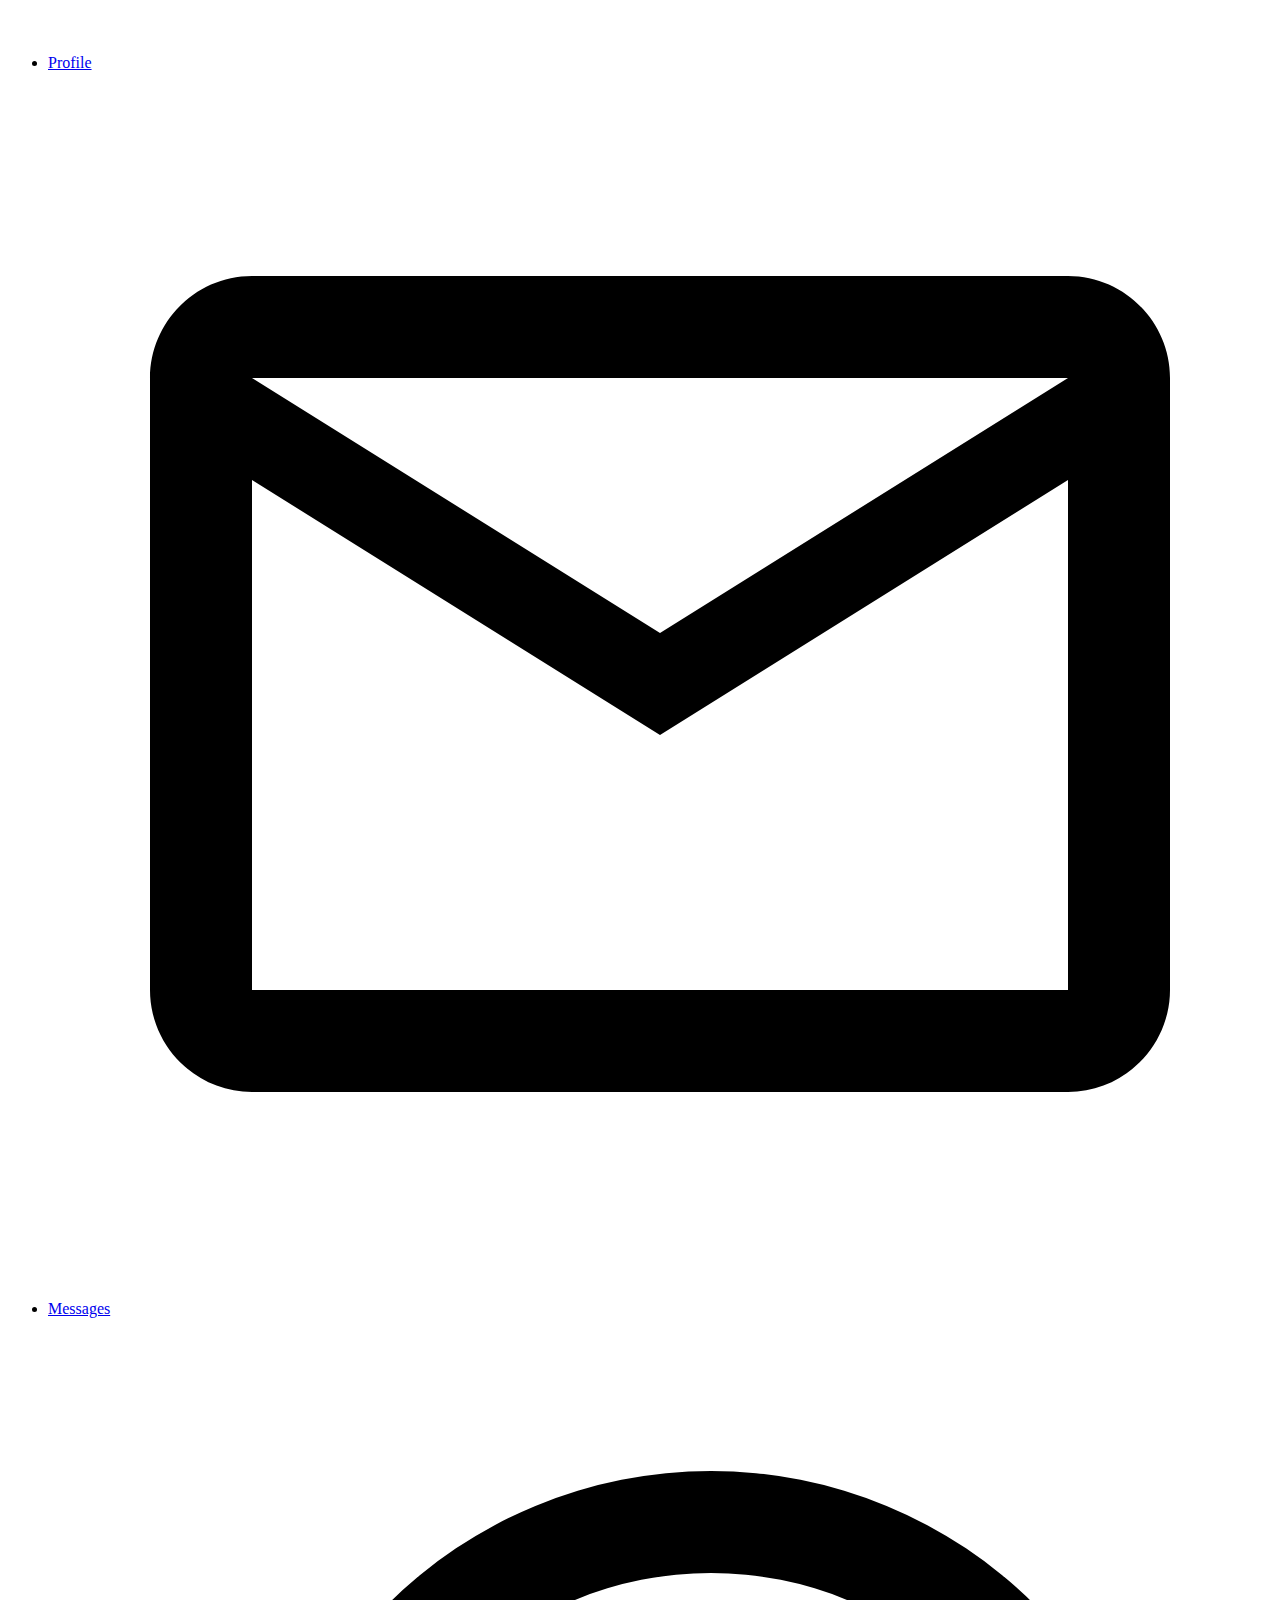
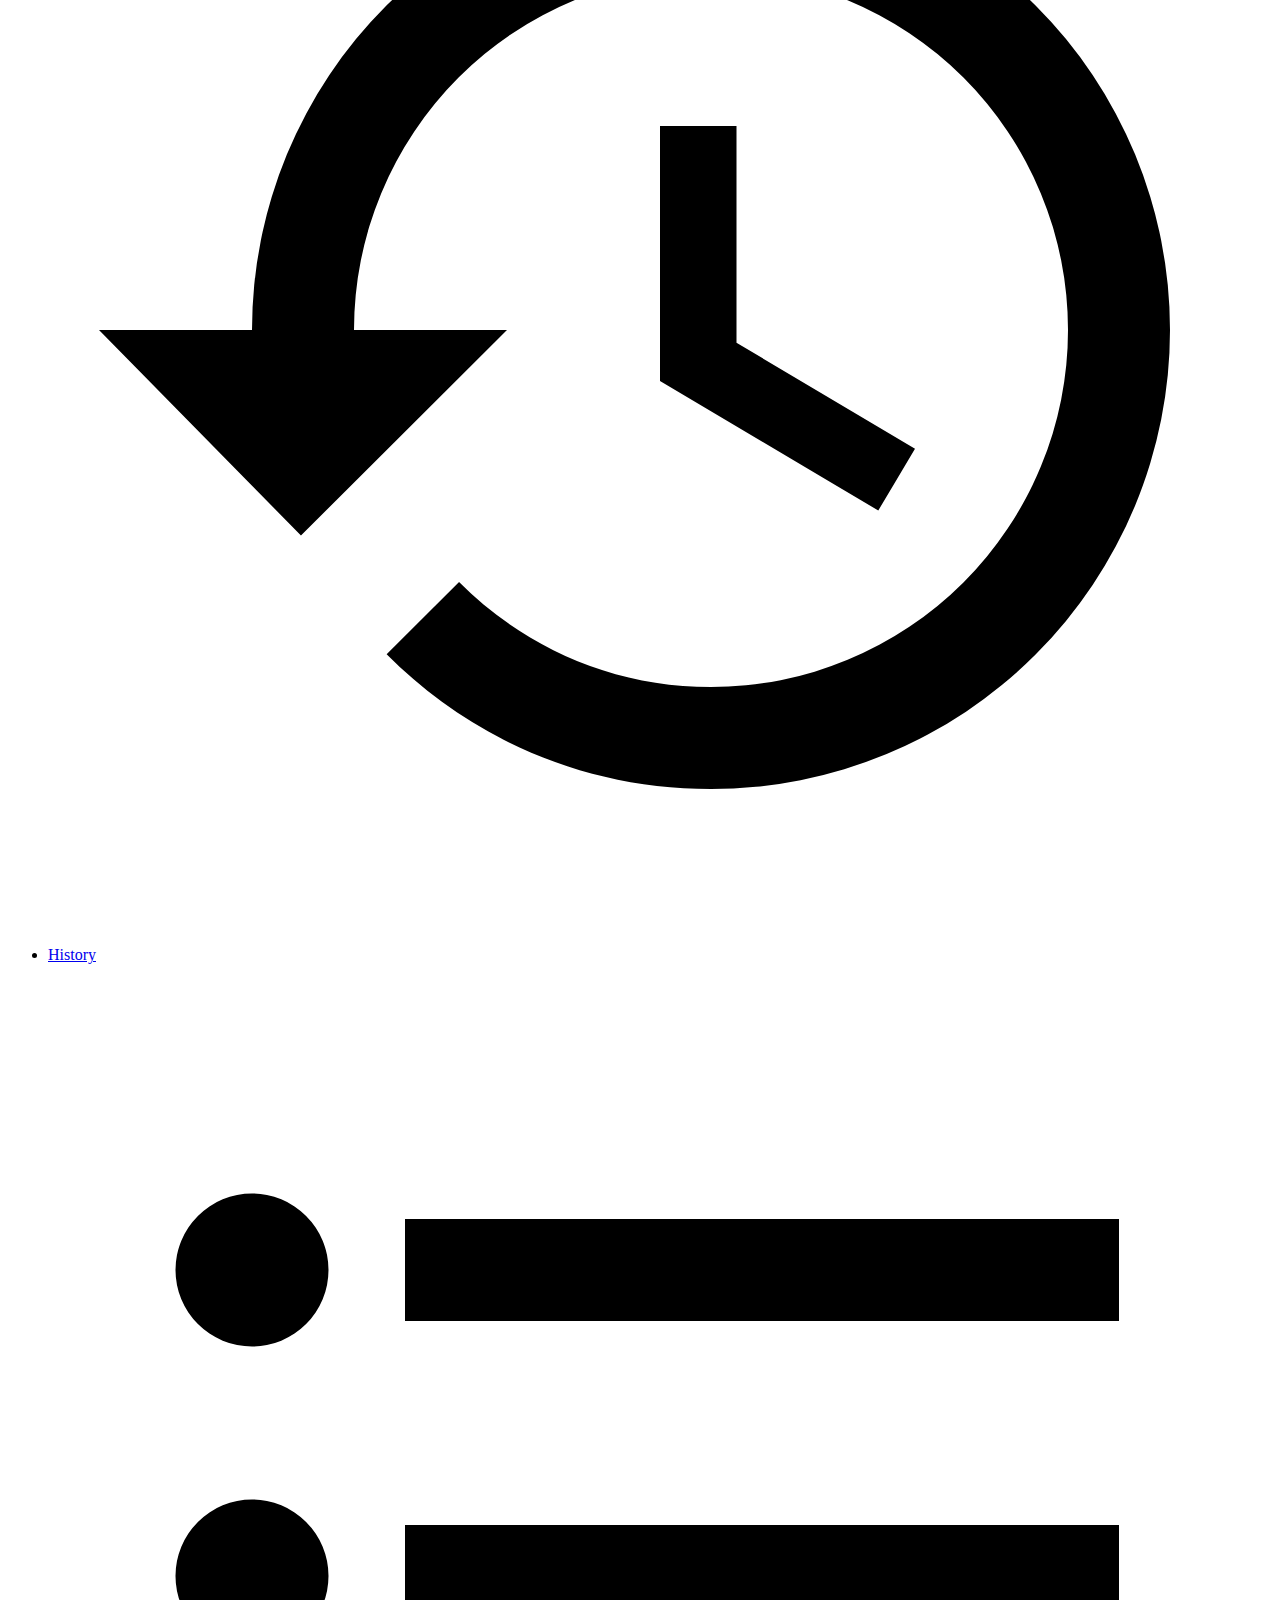
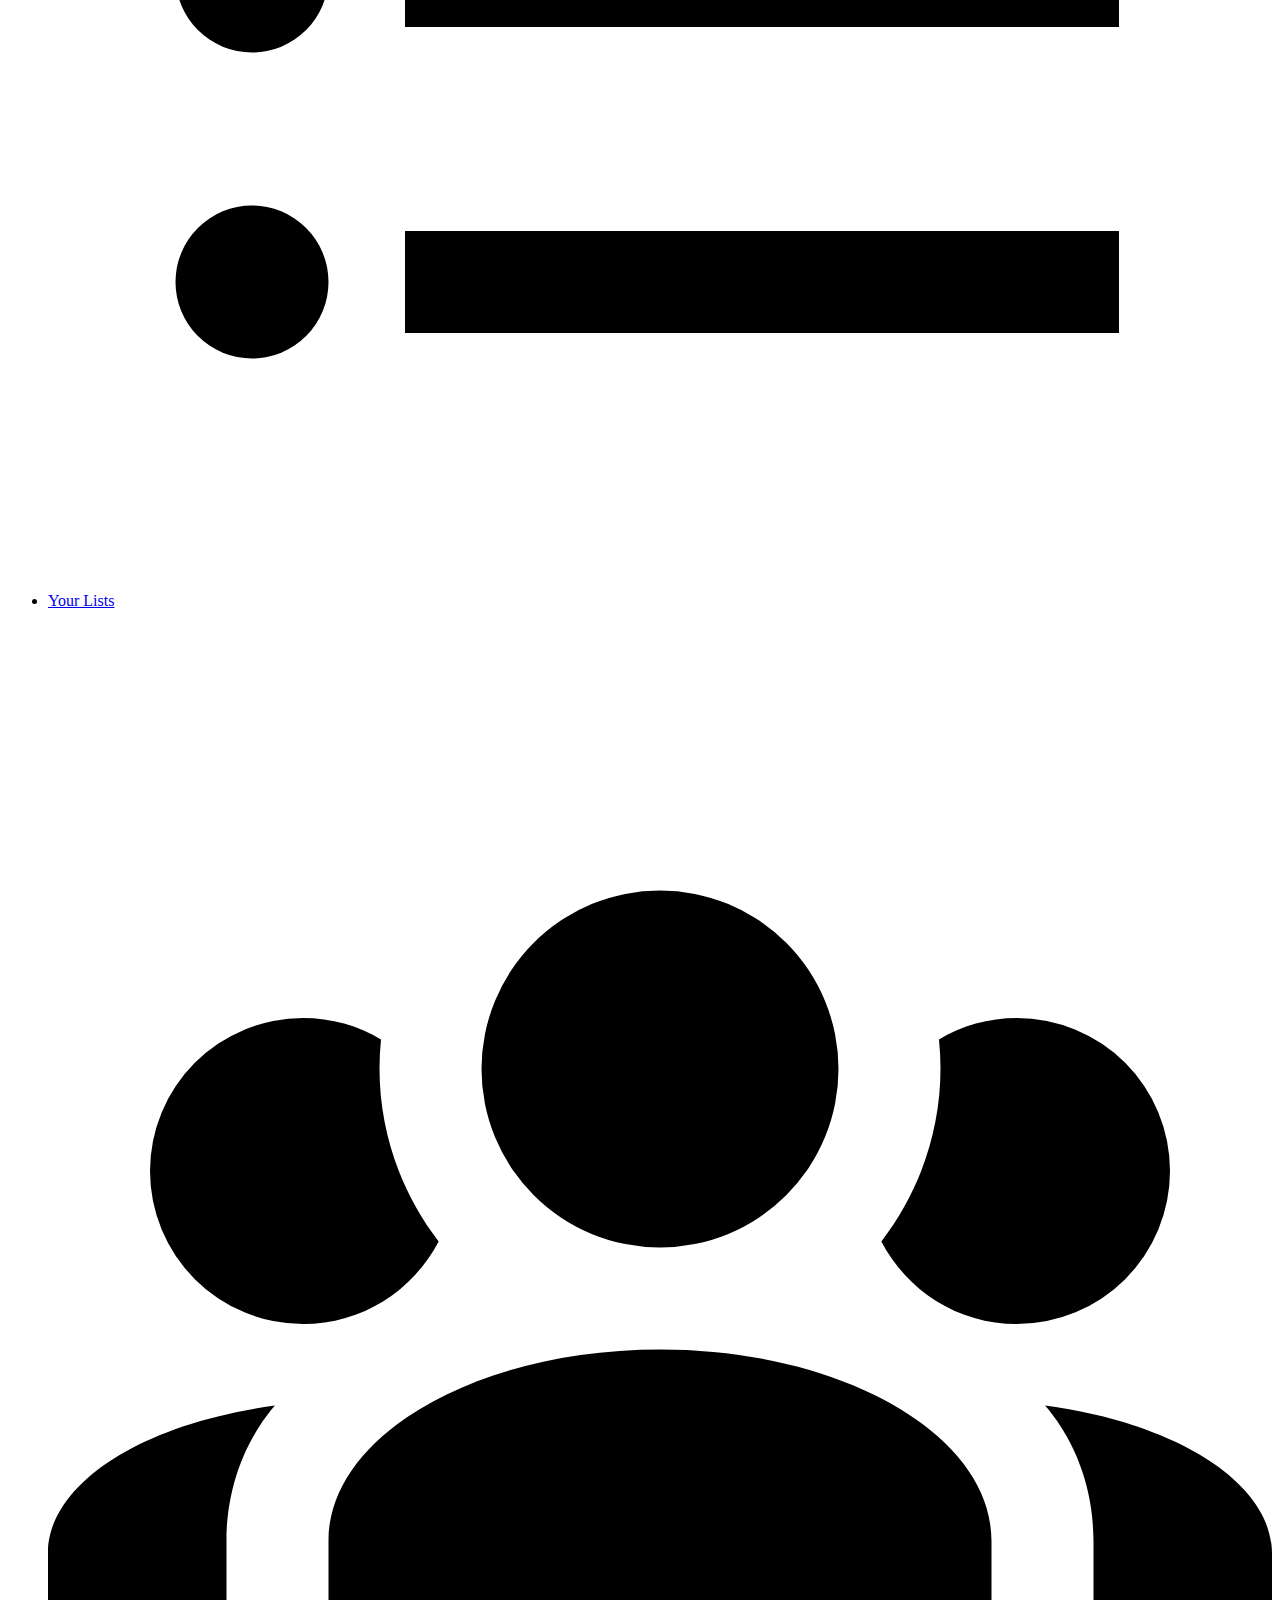
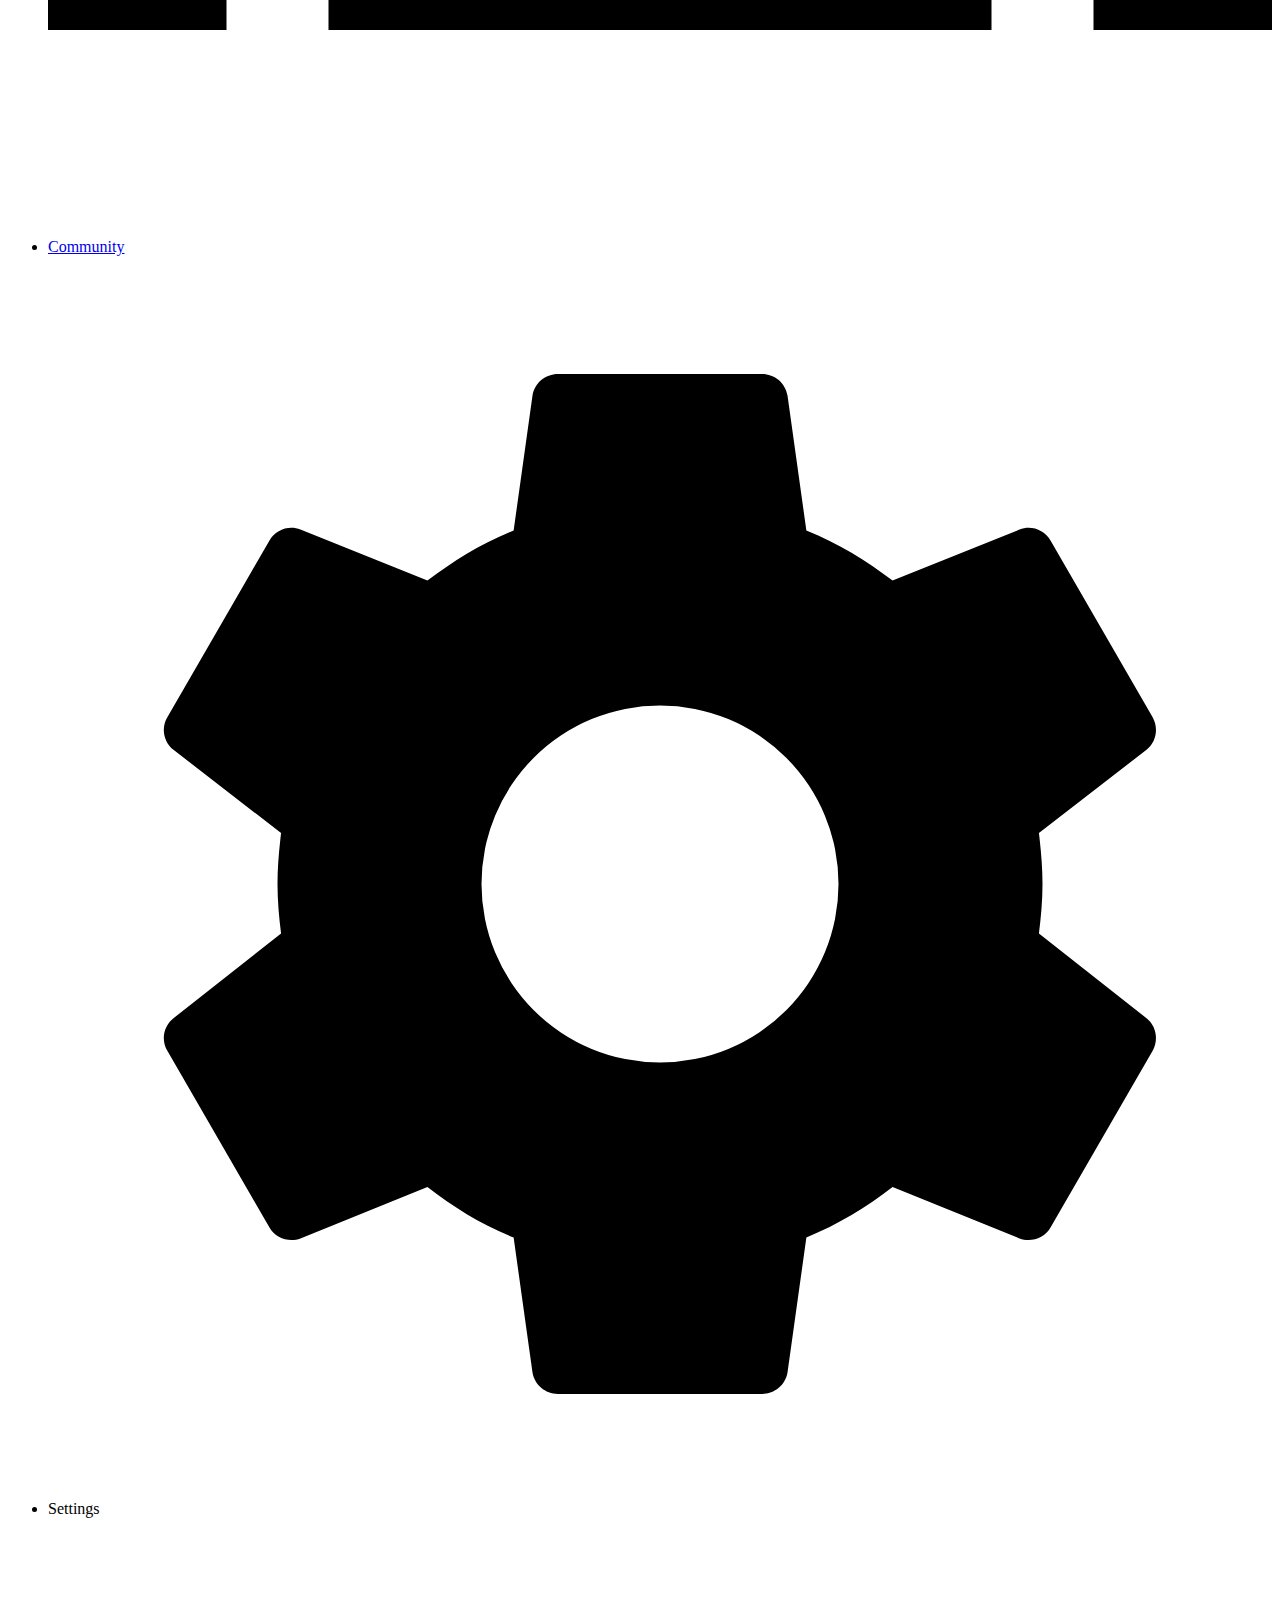
==== commit 5ae0833c: "switching computers" ====
--- a/index.html
+++ b/index.html
@@ -3,7 +3,7 @@
 <head>
     <meta charset="UTF-8">
     <meta name="viewport" content="width=device-width, initial-scale=1.0">
-    <link rel="stylesheet" href="style.css">
+    <link rel="stylesheet" href="styles/primary.css">
     <title>Admin Site</title>
 </head>
 <body>
@@ -12,18 +12,18 @@
             <div class="upperheader">
                 <form class="search" action="search.php" method="post">
                     <button class="submit" type="submit" name="submit-search">
-                        <img class="search-icon" src="/pictures/magnify.png" alt="search">
+                        <img class="search-icon" src="pictures/magnify.png" alt="search">
                     </button>
                     <input class="search-bar" type="text" name="search" placeholder="">
                 </form>
                 <div class="header-upper-info">
                     <svg class="search-icon-info" xmlns="http://www.w3.org/2000/svg" viewBox="0 0 24 24"><title>bell</title><path d="M21,19V20H3V19L5,17V11C5,7.9 7.03,5.17 10,4.29C10,4.19 10,4.1 10,4A2,2 0 0,1 12,2A2,2 0 0,1 14,4C14,4.1 14,4.19 14,4.29C16.97,5.17 19,7.9 19,11V17L21,19M14,21A2,2 0 0,1 12,23A2,2 0 0,1 10,21" /></svg>
-                    <img class="profile-picture logo small-logo" src="/pictures/logo.JPEG" alt="profile">
+                    <img class="profile-picture logo small-logo" src="pictures/logo.JPEG" alt="profile">
                     <h2 class="username no-padding">Username</h2>
                 </div>
             </div>
             <div class="lowerheader">
-                <img  class="logo" src="/pictures/logo.JPEG" alt="text">
+                <img  class="logo" src="pictures/logo.JPEG" alt="text">
                 <div class="lowerheader-text">
                     <h3 class="no-padding">Hi there,</h3>
                     <h1 class="no-padding">Carson Keilitz</h1>
@@ -43,7 +43,7 @@
                     <li><a classhref="index.html">Home</a></li>
                 </div>
                 <div class="sidebar-logos">
-                    <svg xmlns="http://www.w3.org/2000/svg" viewBox="0 0 24 24"><title>face-man-profile</title><path d="M12,2A10,10 0 0,0 2,12A10,10 0 0,0 12,22A10,10 0 0,0 22,12A10,10 0 0,0 12,2M12,8.39C13.57,9.4 15.42,10 17.42,10C18.2,10 18.95,9.91 19.67,9.74C19.88,10.45 20,11.21 20,12C20,16.41 16.41,20 12,20C9,20 6.39,18.34 5,15.89L6.75,14V13A1.25,1.25 0 0,1 8,11.75A1.25,1.25 0 0,1 9.25,13V14H12M16,11.75A1.25,1.25 0 0,0 14.75,13A1.25,1.25 0 0,0 16,14.25A1.25,1.25 0 0,0 17.25,13A1.25,1.25 0 0,0 16,11.75Z" /></svg>                    <li><a href="about.html">Profile</a></li>
+                    <svg xmlns="http://www.w3.org/2000/svg" viewBox="0 0 24 24"><title>face-man-profile</title><path d="M12,2A10,10 0 0,0 2,12A10,10 0 0,0 12,22A10,10 0 0,0 22,12A10,10 0 0,0 12,2M12,8.39C13.57,9.4 15.42,10 17.42,10C18.2,10 18.95,9.91 19.67,9.74C19.88,10.45 20,11.21 20,12C20,16.41 16.41,20 12,20C9,20 6.39,18.34 5,15.89L6.75,14V13A1.25,1.25 0 0,1 8,11.75A1.25,1.25 0 0,1 9.25,13V14H12M16,11.75A1.25,1.25 0 0,0 14.75,13A1.25,1.25 0 0,0 16,14.25A1.25,1.25 0 0,0 17.25,13A1.25,1.25 0 0,0 16,11.75Z" /></svg>                    <li><a href="profile.html">Profile</a></li>
                 </div>
                 <div class="sidebar-logos">
                     <svg xmlns="http://www.w3.org/2000/svg" viewBox="0 0 24 24"><title>email-outline</title><path d="M22 6C22 4.9 21.1 4 20 4H4C2.9 4 2 4.9 2 6V18C2 19.1 2.9 20 4 20H20C21.1 20 22 19.1 22 18V6M20 6L12 11L4 6H20M20 18H4V8L12 13L20 8V18Z" /></svg>                    <li><a href="contact.html">Messages</a></li>
@@ -52,7 +52,7 @@
                     <svg xmlns="http://www.w3.org/2000/svg" viewBox="0 0 24 24"><title>history</title><path d="M13.5,8H12V13L16.28,15.54L17,14.33L13.5,12.25V8M13,3A9,9 0 0,0 4,12H1L4.96,16.03L9,12H6A7,7 0 0,1 13,5A7,7 0 0,1 20,12A7,7 0 0,1 13,19C11.07,19 9.32,18.21 8.06,16.94L6.64,18.36C8.27,20 10.5,21 13,21A9,9 0 0,0 22,12A9,9 0 0,0 13,3" /></svg>                    <li><a href="contact.html">History</a></li>
                 </div>
                 <div class="sidebar-logos">
-                    <svg xmlns="http://www.w3.org/2000/svg" viewBox="0 0 24 24"><title>format-list-bulleted</title><path d="M7,5H21V7H7V5M7,13V11H21V13H7M4,4.5A1.5,1.5 0 0,1 5.5,6A1.5,1.5 0 0,1 4,7.5A1.5,1.5 0 0,1 2.5,6A1.5,1.5 0 0,1 4,4.5M4,10.5A1.5,1.5 0 0,1 5.5,12A1.5,1.5 0 0,1 4,13.5A1.5,1.5 0 0,1 2.5,12A1.5,1.5 0 0,1 4,10.5M7,19V17H21V19H7M4,16.5A1.5,1.5 0 0,1 5.5,18A1.5,1.5 0 0,1 4,19.5A1.5,1.5 0 0,1 2.5,18A1.5,1.5 0 0,1 4,16.5Z" /></svg>                    <li><a href="contact.html">Your Lists</a></li>
+                    <svg xmlns="http://www.w3.org/2000/svg" viewBox="0 0 24 24"><title>format-list-bulleted</title><path d="M7,5H21V7H7V5M7,13V11H21V13H7M4,4.5A1.5,1.5 0 0,1 5.5,6A1.5,1.5 0 0,1 4,7.5A1.5,1.5 0 0,1 2.5,6A1.5,1.5 0 0,1 4,4.5M4,10.5A1.5,1.5 0 0,1 5.5,12A1.5,1.5 0 0,1 4,13.5A1.5,1.5 0 0,1 2.5,12A1.5,1.5 0 0,1 4,10.5M7,19V17H21V19H7M4,16.5A1.5,1.5 0 0,1 5.5,18A1.5,1.5 0 0,1 4,19.5A1.5,1.5 0 0,1 2.5,18A1.5,1.5 0 0,1 4,16.5Z" /></svg>                    <li><a href="lists.html">Your Lists</a></li>
                 </div>
                 <div class="sidebar-logos">
                     <svg xmlns="http://www.w3.org/2000/svg" viewBox="0 0 24 24"><title>account-group</title><path d="M12,5.5A3.5,3.5 0 0,1 15.5,9A3.5,3.5 0 0,1 12,12.5A3.5,3.5 0 0,1 8.5,9A3.5,3.5 0 0,1 12,5.5M5,8C5.56,8 6.08,8.15 6.53,8.42C6.38,9.85 6.8,11.27 7.66,12.38C7.16,13.34 6.16,14 5,14A3,3 0 0,1 2,11A3,3 0 0,1 5,8M19,8A3,3 0 0,1 22,11A3,3 0 0,1 19,14C17.84,14 16.84,13.34 16.34,12.38C17.2,11.27 17.62,9.85 17.47,8.42C17.92,8.15 18.44,8 19,8M5.5,18.25C5.5,16.18 8.41,14.5 12,14.5C15.59,14.5 18.5,16.18 18.5,18.25V20H5.5V18.25M0,20V18.5C0,17.11 1.89,15.94 4.45,15.6C3.86,16.28 3.5,17.22 3.5,18.25V20H0M24,20H20.5V18.25C20.5,17.22 20.14,16.28 19.55,15.6C22.11,15.94 24,17.11 24,18.5V20Z" /></svg>                    <li><a href="contact.html">Community</a></li>
@@ -162,21 +162,21 @@
                 <h2 class="main-content-title project-font extra">Popular</h2>
                     <div class="trendingcards basic-card-template card-padding">
                         <div class="trendingcard">
-                            <img class="profile-picture logo small-logo trending-logo" src="/pictures/logo.JPEG" alt="">
+                            <img class="profile-picture logo small-logo trending-logo" src="pictures/logo.JPEG" alt="">
                             <div class="trendingcard-info">
                                 <h3 class="username">@Username</h3>
                                 <h4 class="resturant-trending">Adventura</h4>
                             </div>
                         </div>
                         <div class="trendingcard">
-                            <img class="profile-picture logo small-logo trending-logo" src="/pictures/logo.JPEG" alt="">
+                            <img class="profile-picture logo small-logo trending-logo" src="pictures/logo.JPEG" alt="">
                             <div class="trendingcard-info">
                                 <h3 class="username">@Username</h3>
                                 <h4 class="resturant-trending">Adventura</h4>
                             </div>
                         </div>
                         <div class="trendingcard">
-                            <img class="profile-picture logo small-logo trending-logo" src="/pictures/logo.JPEG" alt="">
+                            <img class="profile-picture logo small-logo trending-logo" src="pictures/logo.JPEG" alt="">
                             <div class="trendingcard-info">
                                 <h3 class="username">@Username</h3>
                                 <h4 class="resturant-trending">Adventura</h4>
@@ -187,4 +187,4 @@
         </div>
     </div>
 </body>
-</html>+</html>
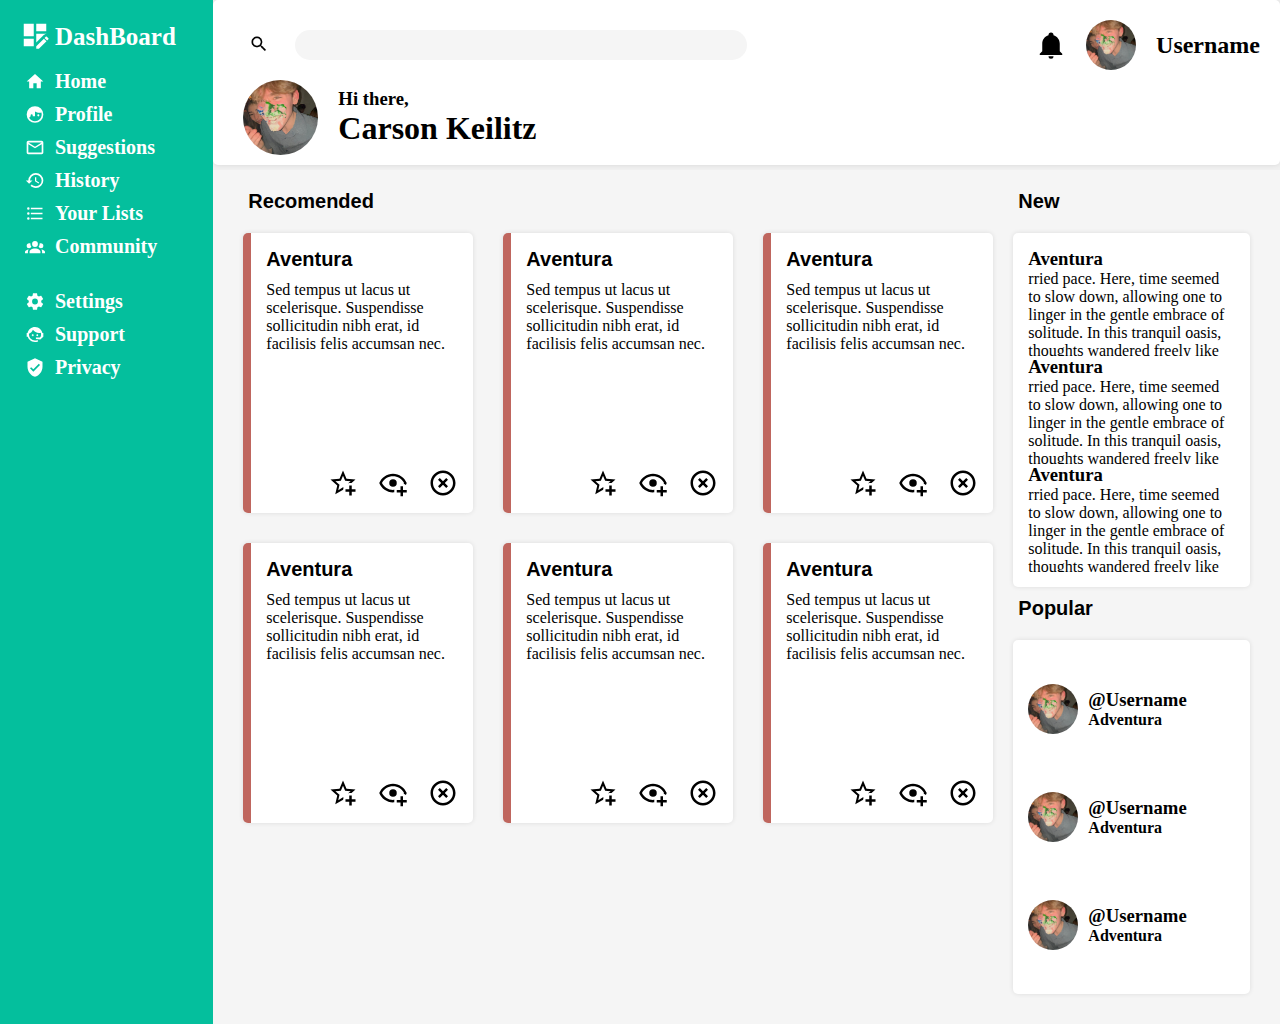
==== commit 56ee0f42: "fixed random links" ====
--- a/index.html
+++ b/index.html
@@ -43,19 +43,19 @@
                     <li><a classhref="index.html">Home</a></li>
                 </div>
                 <div class="sidebar-logos">
-                    <svg xmlns="http://www.w3.org/2000/svg" viewBox="0 0 24 24"><title>face-man-profile</title><path d="M12,2A10,10 0 0,0 2,12A10,10 0 0,0 12,22A10,10 0 0,0 22,12A10,10 0 0,0 12,2M12,8.39C13.57,9.4 15.42,10 17.42,10C18.2,10 18.95,9.91 19.67,9.74C19.88,10.45 20,11.21 20,12C20,16.41 16.41,20 12,20C9,20 6.39,18.34 5,15.89L6.75,14V13A1.25,1.25 0 0,1 8,11.75A1.25,1.25 0 0,1 9.25,13V14H12M16,11.75A1.25,1.25 0 0,0 14.75,13A1.25,1.25 0 0,0 16,14.25A1.25,1.25 0 0,0 17.25,13A1.25,1.25 0 0,0 16,11.75Z" /></svg>                    <li><a href="profile.html">Profile</a></li>
+                    <svg xmlns="http://www.w3.org/2000/svg" viewBox="0 0 24 24"><title>face-man-profile</title><path d="M12,2A10,10 0 0,0 2,12A10,10 0 0,0 12,22A10,10 0 0,0 22,12A10,10 0 0,0 12,2M12,8.39C13.57,9.4 15.42,10 17.42,10C18.2,10 18.95,9.91 19.67,9.74C19.88,10.45 20,11.21 20,12C20,16.41 16.41,20 12,20C9,20 6.39,18.34 5,15.89L6.75,14V13A1.25,1.25 0 0,1 8,11.75A1.25,1.25 0 0,1 9.25,13V14H12M16,11.75A1.25,1.25 0 0,0 14.75,13A1.25,1.25 0 0,0 16,14.25A1.25,1.25 0 0,0 17.25,13A1.25,1.25 0 0,0 16,11.75Z" /></svg>                    <li><a href="index.html">Profile</a></li>
                 </div>
                 <div class="sidebar-logos">
-                    <svg xmlns="http://www.w3.org/2000/svg" viewBox="0 0 24 24"><title>email-outline</title><path d="M22 6C22 4.9 21.1 4 20 4H4C2.9 4 2 4.9 2 6V18C2 19.1 2.9 20 4 20H20C21.1 20 22 19.1 22 18V6M20 6L12 11L4 6H20M20 18H4V8L12 13L20 8V18Z" /></svg>                    <li><a href="contact.html">Messages</a></li>
+                    <svg xmlns="http://www.w3.org/2000/svg" viewBox="0 0 24 24"><title>email-outline</title><path d="M22 6C22 4.9 21.1 4 20 4H4C2.9 4 2 4.9 2 6V18C2 19.1 2.9 20 4 20H20C21.1 20 22 19.1 22 18V6M20 6L12 11L4 6H20M20 18H4V8L12 13L20 8V18Z" /></svg>                    <li><a href="suggestions.html">Suggestions</a></li>
                 </div>
                 <div class="sidebar-logos">
-                    <svg xmlns="http://www.w3.org/2000/svg" viewBox="0 0 24 24"><title>history</title><path d="M13.5,8H12V13L16.28,15.54L17,14.33L13.5,12.25V8M13,3A9,9 0 0,0 4,12H1L4.96,16.03L9,12H6A7,7 0 0,1 13,5A7,7 0 0,1 20,12A7,7 0 0,1 13,19C11.07,19 9.32,18.21 8.06,16.94L6.64,18.36C8.27,20 10.5,21 13,21A9,9 0 0,0 22,12A9,9 0 0,0 13,3" /></svg>                    <li><a href="contact.html">History</a></li>
+                    <svg xmlns="http://www.w3.org/2000/svg" viewBox="0 0 24 24"><title>history</title><path d="M13.5,8H12V13L16.28,15.54L17,14.33L13.5,12.25V8M13,3A9,9 0 0,0 4,12H1L4.96,16.03L9,12H6A7,7 0 0,1 13,5A7,7 0 0,1 20,12A7,7 0 0,1 13,19C11.07,19 9.32,18.21 8.06,16.94L6.64,18.36C8.27,20 10.5,21 13,21A9,9 0 0,0 22,12A9,9 0 0,0 13,3" /></svg>                    <li><a>History</a></li>
                 </div>
                 <div class="sidebar-logos">
-                    <svg xmlns="http://www.w3.org/2000/svg" viewBox="0 0 24 24"><title>format-list-bulleted</title><path d="M7,5H21V7H7V5M7,13V11H21V13H7M4,4.5A1.5,1.5 0 0,1 5.5,6A1.5,1.5 0 0,1 4,7.5A1.5,1.5 0 0,1 2.5,6A1.5,1.5 0 0,1 4,4.5M4,10.5A1.5,1.5 0 0,1 5.5,12A1.5,1.5 0 0,1 4,13.5A1.5,1.5 0 0,1 2.5,12A1.5,1.5 0 0,1 4,10.5M7,19V17H21V19H7M4,16.5A1.5,1.5 0 0,1 5.5,18A1.5,1.5 0 0,1 4,19.5A1.5,1.5 0 0,1 2.5,18A1.5,1.5 0 0,1 4,16.5Z" /></svg>                    <li><a href="lists.html">Your Lists</a></li>
+                    <svg xmlns="http://www.w3.org/2000/svg" viewBox="0 0 24 24"><title>format-list-bulleted</title><path d="M7,5H21V7H7V5M7,13V11H21V13H7M4,4.5A1.5,1.5 0 0,1 5.5,6A1.5,1.5 0 0,1 4,7.5A1.5,1.5 0 0,1 2.5,6A1.5,1.5 0 0,1 4,4.5M4,10.5A1.5,1.5 0 0,1 5.5,12A1.5,1.5 0 0,1 4,13.5A1.5,1.5 0 0,1 2.5,12A1.5,1.5 0 0,1 4,10.5M7,19V17H21V19H7M4,16.5A1.5,1.5 0 0,1 5.5,18A1.5,1.5 0 0,1 4,19.5A1.5,1.5 0 0,1 2.5,18A1.5,1.5 0 0,1 4,16.5Z" /></svg><li><a href="lists.html">Your Lists</a></li>
                 </div>
                 <div class="sidebar-logos">
-                    <svg xmlns="http://www.w3.org/2000/svg" viewBox="0 0 24 24"><title>account-group</title><path d="M12,5.5A3.5,3.5 0 0,1 15.5,9A3.5,3.5 0 0,1 12,12.5A3.5,3.5 0 0,1 8.5,9A3.5,3.5 0 0,1 12,5.5M5,8C5.56,8 6.08,8.15 6.53,8.42C6.38,9.85 6.8,11.27 7.66,12.38C7.16,13.34 6.16,14 5,14A3,3 0 0,1 2,11A3,3 0 0,1 5,8M19,8A3,3 0 0,1 22,11A3,3 0 0,1 19,14C17.84,14 16.84,13.34 16.34,12.38C17.2,11.27 17.62,9.85 17.47,8.42C17.92,8.15 18.44,8 19,8M5.5,18.25C5.5,16.18 8.41,14.5 12,14.5C15.59,14.5 18.5,16.18 18.5,18.25V20H5.5V18.25M0,20V18.5C0,17.11 1.89,15.94 4.45,15.6C3.86,16.28 3.5,17.22 3.5,18.25V20H0M24,20H20.5V18.25C20.5,17.22 20.14,16.28 19.55,15.6C22.11,15.94 24,17.11 24,18.5V20Z" /></svg>                    <li><a href="contact.html">Community</a></li>
+                    <svg xmlns="http://www.w3.org/2000/svg" viewBox="0 0 24 24"><title>account-group</title><path d="M12,5.5A3.5,3.5 0 0,1 15.5,9A3.5,3.5 0 0,1 12,12.5A3.5,3.5 0 0,1 8.5,9A3.5,3.5 0 0,1 12,5.5M5,8C5.56,8 6.08,8.15 6.53,8.42C6.38,9.85 6.8,11.27 7.66,12.38C7.16,13.34 6.16,14 5,14A3,3 0 0,1 2,11A3,3 0 0,1 5,8M19,8A3,3 0 0,1 22,11A3,3 0 0,1 19,14C17.84,14 16.84,13.34 16.34,12.38C17.2,11.27 17.62,9.85 17.47,8.42C17.92,8.15 18.44,8 19,8M5.5,18.25C5.5,16.18 8.41,14.5 12,14.5C15.59,14.5 18.5,16.18 18.5,18.25V20H5.5V18.25M0,20V18.5C0,17.11 1.89,15.94 4.45,15.6C3.86,16.28 3.5,17.22 3.5,18.25V20H0M24,20H20.5V18.25C20.5,17.22 20.14,16.28 19.55,15.6C22.11,15.94 24,17.11 24,18.5V20Z" /></svg>                    <li><a>Community</a></li>
                 </div>
             </ul>
             <ul class="sidebar-fonts side-bar-options settings">
@@ -64,10 +64,10 @@
                     <li><a classhref="index.html">Settings</a></li>
                 </div>
                 <div class="sidebar-logos">
-                    <svg xmlns="http://www.w3.org/2000/svg" viewBox="0 0 24 24"><title>face-agent</title><path d="M18.72,14.76C19.07,13.91 19.26,13 19.26,12C19.26,11.28 19.15,10.59 18.96,9.95C18.31,10.1 17.63,10.18 16.92,10.18C13.86,10.18 11.15,8.67 9.5,6.34C8.61,8.5 6.91,10.26 4.77,11.22C4.73,11.47 4.73,11.74 4.73,12A7.27,7.27 0 0,0 12,19.27C13.05,19.27 14.06,19.04 14.97,18.63C15.54,19.72 15.8,20.26 15.78,20.26C14.14,20.81 12.87,21.08 12,21.08C9.58,21.08 7.27,20.13 5.57,18.42C4.53,17.38 3.76,16.11 3.33,14.73H2V10.18H3.09C3.93,6.04 7.6,2.92 12,2.92C14.4,2.92 16.71,3.87 18.42,5.58C19.69,6.84 20.54,8.45 20.89,10.18H22V14.67H22V14.69L22,14.73H21.94L18.38,18L13.08,17.4V15.73H17.91L18.72,14.76M9.27,11.77C9.57,11.77 9.86,11.89 10.07,12.11C10.28,12.32 10.4,12.61 10.4,12.91C10.4,13.21 10.28,13.5 10.07,13.71C9.86,13.92 9.57,14.04 9.27,14.04C8.64,14.04 8.13,13.54 8.13,12.91C8.13,12.28 8.64,11.77 9.27,11.77M14.72,11.77C15.35,11.77 15.85,12.28 15.85,12.91C15.85,13.54 15.35,14.04 14.72,14.04C14.09,14.04 13.58,13.54 13.58,12.91A1.14,1.14 0 0,1 14.72,11.77Z" /></svg>                    <li><a href="about.html">Support</a></li>
+                    <svg xmlns="http://www.w3.org/2000/svg" viewBox="0 0 24 24"><title>face-agent</title><path d="M18.72,14.76C19.07,13.91 19.26,13 19.26,12C19.26,11.28 19.15,10.59 18.96,9.95C18.31,10.1 17.63,10.18 16.92,10.18C13.86,10.18 11.15,8.67 9.5,6.34C8.61,8.5 6.91,10.26 4.77,11.22C4.73,11.47 4.73,11.74 4.73,12A7.27,7.27 0 0,0 12,19.27C13.05,19.27 14.06,19.04 14.97,18.63C15.54,19.72 15.8,20.26 15.78,20.26C14.14,20.81 12.87,21.08 12,21.08C9.58,21.08 7.27,20.13 5.57,18.42C4.53,17.38 3.76,16.11 3.33,14.73H2V10.18H3.09C3.93,6.04 7.6,2.92 12,2.92C14.4,2.92 16.71,3.87 18.42,5.58C19.69,6.84 20.54,8.45 20.89,10.18H22V14.67H22V14.69L22,14.73H21.94L18.38,18L13.08,17.4V15.73H17.91L18.72,14.76M9.27,11.77C9.57,11.77 9.86,11.89 10.07,12.11C10.28,12.32 10.4,12.61 10.4,12.91C10.4,13.21 10.28,13.5 10.07,13.71C9.86,13.92 9.57,14.04 9.27,14.04C8.64,14.04 8.13,13.54 8.13,12.91C8.13,12.28 8.64,11.77 9.27,11.77M14.72,11.77C15.35,11.77 15.85,12.28 15.85,12.91C15.85,13.54 15.35,14.04 14.72,14.04C14.09,14.04 13.58,13.54 13.58,12.91A1.14,1.14 0 0,1 14.72,11.77Z" /></svg>                    <li><a>Support</a></li>
                 </div>
                 <div class="sidebar-logos">
-                    <svg xmlns="http://www.w3.org/2000/svg" viewBox="0 0 24 24"><title>shield-check</title><path d="M10,17L6,13L7.41,11.59L10,14.17L16.59,7.58L18,9M12,1L3,5V11C3,16.55 6.84,21.74 12,23C17.16,21.74 21,16.55 21,11V5L12,1Z" /></svg>                    <li><a href="contact.html">Privacy</a></li>
+                    <svg xmlns="http://www.w3.org/2000/svg" viewBox="0 0 24 24"><title>shield-check</title><path d="M10,17L6,13L7.41,11.59L10,14.17L16.59,7.58L18,9M12,1L3,5V11C3,16.55 6.84,21.74 12,23C17.16,21.74 21,16.55 21,11V5L12,1Z" /></svg>                    <li><a>Privacy</a></li>
                 </div>
             </ul>
         </div>
--- a/styles/primary.css
+++ b/styles/primary.css
@@ -0,0 +1,586 @@
+body, html {
+    margin: 0;
+    padding: 0;
+    height: 100%;
+}
+
+h1, h2, h3, h4 {
+    padding: 0;
+    margin: 0;
+}
+
+.no-padding {
+    padding: 0px;
+    margin: 0px;
+}
+
+.container {
+    width: 100%;
+    height: 100%;
+    background-color: #f0f0f0; /* Set your desired background color */
+    display: grid;
+    grid-template: 1fr 5fr / 1fr 5fr;
+}
+
+.sidebar {
+    grid-area: 1 / 1 / 3 / 2;
+    background-color: #04BF9D;
+}
+
+.header {
+    background-color: white;
+}
+
+.main-content {
+    background-color: whitesmoke; /* Set your desired background color */
+}
+
+.other {
+    flex: 1;
+}
+
+.card-padding {
+    padding: 15px;
+}
+
+.extra {
+    padding-left: 15px;
+    display: flex;
+    justify-content: start;
+    align-content: end;
+    padding-bottom: 0px;
+    margin-bottom: 0px;
+}
+
+.project-font {
+    font-family: 'Roboto', sans-serif;
+    font-size: 20px;
+    font-weight: bold;
+}
+
+/* Header */
+.header {
+    display: flex;
+    flex-direction: column;
+    padding: 15px;
+    box-shadow: 0 0 5px 0 rgba(0, 0, 0, 0.1);
+    border-radius: 5px;
+    padding: 20px 20px 0px 20px;
+    margin-bottom: 5px;
+}
+
+.upperheader {
+    flex: 1;
+    display: flex;
+}
+.search {
+    flex:1;
+    display: flex;
+    padding: 10px;
+    gap: 20px;
+}
+
+.search-bar {
+    flex:1;
+    background-color: whitesmoke;
+    border-radius: 20px;
+    border: none;
+}
+
+.submit {
+    background-color: white;
+    border: none;
+}
+.search-icon {
+    width: 20px;
+    height: 20px;
+}
+
+.search-icon-info {
+    width: 30px;
+    height: 30px;
+}
+
+.header-upper-info {
+    display: flex;
+    flex: 1;
+    justify-content: end;
+    align-items: center;
+    align-content: center;
+    gap: 20px;
+}
+
+.lowerheader {
+    flex: 1;
+    display: flex;
+    justify-content: start;
+    gap: 10px;
+    align-items: center;
+}
+
+.logo {
+    width: 75px; /* Set the width of the image */
+    height: 75px; /* Set the height of the image */
+    border-radius: 50%; /* Make the border-radius 50% to create a circle */
+    object-fit: cover;
+    margin: 10px;
+}
+
+.small-logo {
+    width:50px;
+    height: 50px;
+    margin: 0;
+}
+
+.sidebar-title {
+    align-self:start;
+    display: flex;
+    align-items: center;
+    justify-content: start;
+    gap: 5px;
+}
+/* SideBar */
+.sidebar {
+    display: flex;
+    flex-direction: column;
+    padding: 20px;
+}
+
+.Dashboard {
+    font-size: 25px;
+    color: white;
+}
+
+.dashbar-logo {
+    width: 30px;
+}
+
+.change-color {
+    fill: white;
+}
+
+.side-bar-options {
+    display: grid;
+    grid-template: repeat(6, 1fr) / 1fr;
+    gap: 10px;
+}
+
+.sidebar-fonts {
+    list-style: none;
+    padding: 0px;
+    margin-left: 5px;
+}
+
+.settings {
+    grid-template-rows: repeat(3, 1fr);
+}
+
+.sidebar-logos {
+    display: flex;
+    gap: 10px;
+}
+
+.sidebar-fonts a {
+    color: white;
+    font-size: 20px;
+    font-weight: bold;
+    text-decoration: none;
+}
+
+.sidebar-fonts svg {
+    fill: white;
+    width: 20px;
+}
+
+/* Main Content Page */
+.basic-card-template {
+    background-color: white;
+    border-radius: 5px;
+    box-shadow: 0 0 5px 0 rgba(0, 0, 0, 0.1);
+    overflow: hidden;
+    padding: 15px;
+    margin: 10px;
+}
+
+
+.main-content {
+    display: grid;
+    grid-template: 1fr / 3fr 1fr;
+    padding: 20px;
+}
+
+/* Other main content */
+.other {
+    display: flex;
+    flex-direction: column;
+}
+
+.newcards {
+    display:flex;
+    flex-direction: column;
+    flex: 1;
+}
+
+.newcard {
+    flex: 1;
+    overflow: hidden;
+}
+
+.newcard-title {
+    margin: 0px;
+}
+
+
+
+.trendingcards{
+    flex:1;
+    display: grid;
+    flex-direction: column;
+}
+
+.trendingcard {
+    flex: 1;
+    display: flex;
+    gap: 10px;
+}
+
+.trendingcard* {
+    padding: 0;
+    margin: 0;
+}
+
+
+.trending-logo {
+    grid-area: 1 / 1 / 3 / 2;
+    align-self: center;
+}
+
+.trendingcard-info {
+    display: flex;
+    flex: 1;
+    flex-direction: column;
+    justify-content: center;
+}
+.trendingcard-info > * {
+    padding: 0;
+    margin: 0;
+}
+
+
+
+/* Resturant Card Section */
+.resturants {
+    flex: 3;
+    display: flex;
+    flex-direction: column;
+}
+
+.cards {
+    flex: 1;
+    display: grid;
+    /* grid-template-columns: repeat(auto-fill, minmax(200px, 1fr)); */
+    grid-template: repeat(auto-fit, minmax(100px, 1fr)) / repeat(auto-fit, minmax(300px, 1fr));
+    gap: 10px;
+}
+
+.card {
+    background-color: white;
+    margin: 10px;
+    padding: 10px;
+    border-radius: 5px;
+    box-shadow: 0 0 5px 0 rgba(0, 0, 0, 0.1);
+    overflow: hidden;
+    border-left-color: #BF665E;
+    border-left-width: 8px;
+    border-left-style: solid;
+    display: flex;
+    flex-direction: column;
+    justify-content: space-between;
+    padding: 15px;
+}
+
+.card-footer {
+    display: flex;
+    justify-content: flex-end;
+    gap: 20px;
+}
+
+.card-text {
+    flex: 1;
+    margin-top: 10px;
+}
+
+.card-image {
+    height: 30px;
+}
+
+/* New stuff */
+
+body, html {
+    margin: 0;
+    padding: 0;
+    height: 100%;
+}
+
+h1, h2, h3, h4 {
+    padding: 0;
+    margin: 0;
+}
+
+/* Fonts */
+
+
+
+
+.no-padding {
+    padding: 0px;
+    margin: 0px;
+}
+
+.container {
+    width: 100%;
+    height: 100%;
+    background-color: #f0f0f0; /* Set your desired background color */
+    display: grid;
+    grid-template: 1fr 5fr / 1fr 5fr;
+}
+
+.sidebar {
+    grid-area: 1 / 1 / 3 / 2;
+    background-color: #04BF9D;
+}
+
+.header {
+    background-color: white;
+}
+
+.main-content {
+    background-color: whitesmoke; /* Set your desired background color */
+}
+
+.other {
+    flex: 1;
+}
+
+.card-padding {
+    padding: 15px;
+}
+
+.extra {
+    padding-left: 15px;
+    display: flex;
+    justify-content: start;
+    align-content: end;
+    padding-bottom: 0px;
+    margin-bottom: 10px;
+}
+
+.project-font {
+    font-family: 'Roboto', sans-serif;
+    font-size: 20px;
+    font-weight: bold;
+}
+
+/* Header */
+.header {
+    display: flex;
+    flex-direction: column;
+    padding: 15px;
+    box-shadow: 0 0 5px 0 rgba(0, 0, 0, 0.1);
+    border-radius: 5px;
+    padding: 20px 20px 0px 20px;
+    margin-bottom: 5px;
+}
+
+.upperheader {
+    flex: 1;
+    display: flex;
+}
+.search {
+    flex:1;
+    display: flex;
+    padding: 10px;
+    gap: 20px;
+}
+
+.search-bar {
+    flex:1;
+    background-color: whitesmoke;
+    border-radius: 20px;
+    border: none;
+}
+
+.submit {
+    background-color: white;
+    border: none;
+}
+.search-icon {
+    width: 20px;
+    height: 20px;
+}
+
+.search-icon-info {
+    width: 30px;
+    height: 30px;
+}
+
+.header-upper-info {
+    display: flex;
+    flex: 1;
+    justify-content: end;
+    align-items: center;
+    align-content: center;
+    gap: 20px;
+}
+
+.lowerheader {
+    flex: 1;
+    display: flex;
+    justify-content: start;
+    gap: 10px;
+    align-items: center;
+}
+
+.resturant-adder {
+    flex: 1;
+    display: flex;
+    justify-content: end;
+}
+
+.logo {
+    width: 75px; /* Set the width of the image */
+    height: 75px; /* Set the height of the image */
+    border-radius: 50%; /* Make the border-radius 50% to create a circle */
+    object-fit: cover;
+    margin: 10px;
+}
+
+.small-logo {
+    width:50px;
+    height: 50px;
+    margin: 0;
+}
+
+.sidebar-title {
+    align-self:start;
+    display: flex;
+    align-items: center;
+    justify-content: start;
+    gap: 5px;
+}
+/* SideBar */
+.sidebar {
+    display: flex;
+    flex-direction: column;
+    padding: 20px;
+}
+
+.Dashboard {
+    font-size: 25px;
+    color: white;
+}
+
+.dashbar-logo {
+    width: 30px;
+}
+
+.change-color {
+    fill: white;
+}
+
+.side-bar-options {
+    display: grid;
+    grid-template: repeat(6, 1fr) / 1fr;
+    gap: 10px;
+}
+
+.sidebar-fonts {
+    list-style: none;
+    padding: 0px;
+    margin-left: 5px;
+}
+
+.settings {
+    grid-template-rows: repeat(3, 1fr);
+}
+
+.sidebar-logos {
+    display: flex;
+    gap: 10px;
+}
+
+.sidebar-fonts a {
+    color: white;
+    font-size: 20px;
+    font-weight: bold;
+    text-decoration: none;
+}
+
+.sidebar-fonts svg {
+    fill: white;
+    width: 20px;
+}
+
+/* Main Content Page */
+.basic-card-template {
+    background-color: white;
+    border-radius: 5px;
+    box-shadow: 0 0 5px 0 rgba(0, 0, 0, 0.1);
+    overflow: hidden;
+    padding: 15px;
+    margin: 10px;
+}
+
+
+.main-content {
+    display: flex;
+    padding: 20px;
+}
+
+/* Resturant Card Section */
+.resturants {
+    flex: 3;
+    display: flex;
+    flex-direction: column;
+}
+
+.cards {
+    /* flex: 1; */
+    display: grid;
+    grid-template-columns: repeat(auto-fill, minmax(250px, 1fr));
+    grid-template-rows: 300px;
+    grid-auto-rows: 300px;
+    /* grid-template: repeat(auto-fit, minmax(100px, 1fr)) / repeat(auto-fit, minmax(300px, 1fr)); */
+    gap: 10px;
+}
+
+.card {
+    /* height: 100%; */
+    background-color: white;
+    border-radius: 5px;
+    box-shadow: 0 0 5px 0 rgba(0, 0, 0, 0.1);
+    /* overflow: hidden; */
+    border-left-color: #BF665E;
+    border-left-width: 8px;
+    border-left-style: solid;
+    /* display: flex; */
+    flex-direction: column;
+    justify-content: space-between;
+    padding: 15px;
+}
+
+.card-footer {
+    display: flex;
+    justify-content: flex-end;
+    gap: 20px;
+    padding-top: 10px;
+}
+
+.card-text {
+    flex: 1;
+    margin-top: 10px;
+}
+
+.card-image {
+    height: 30px;
+}
